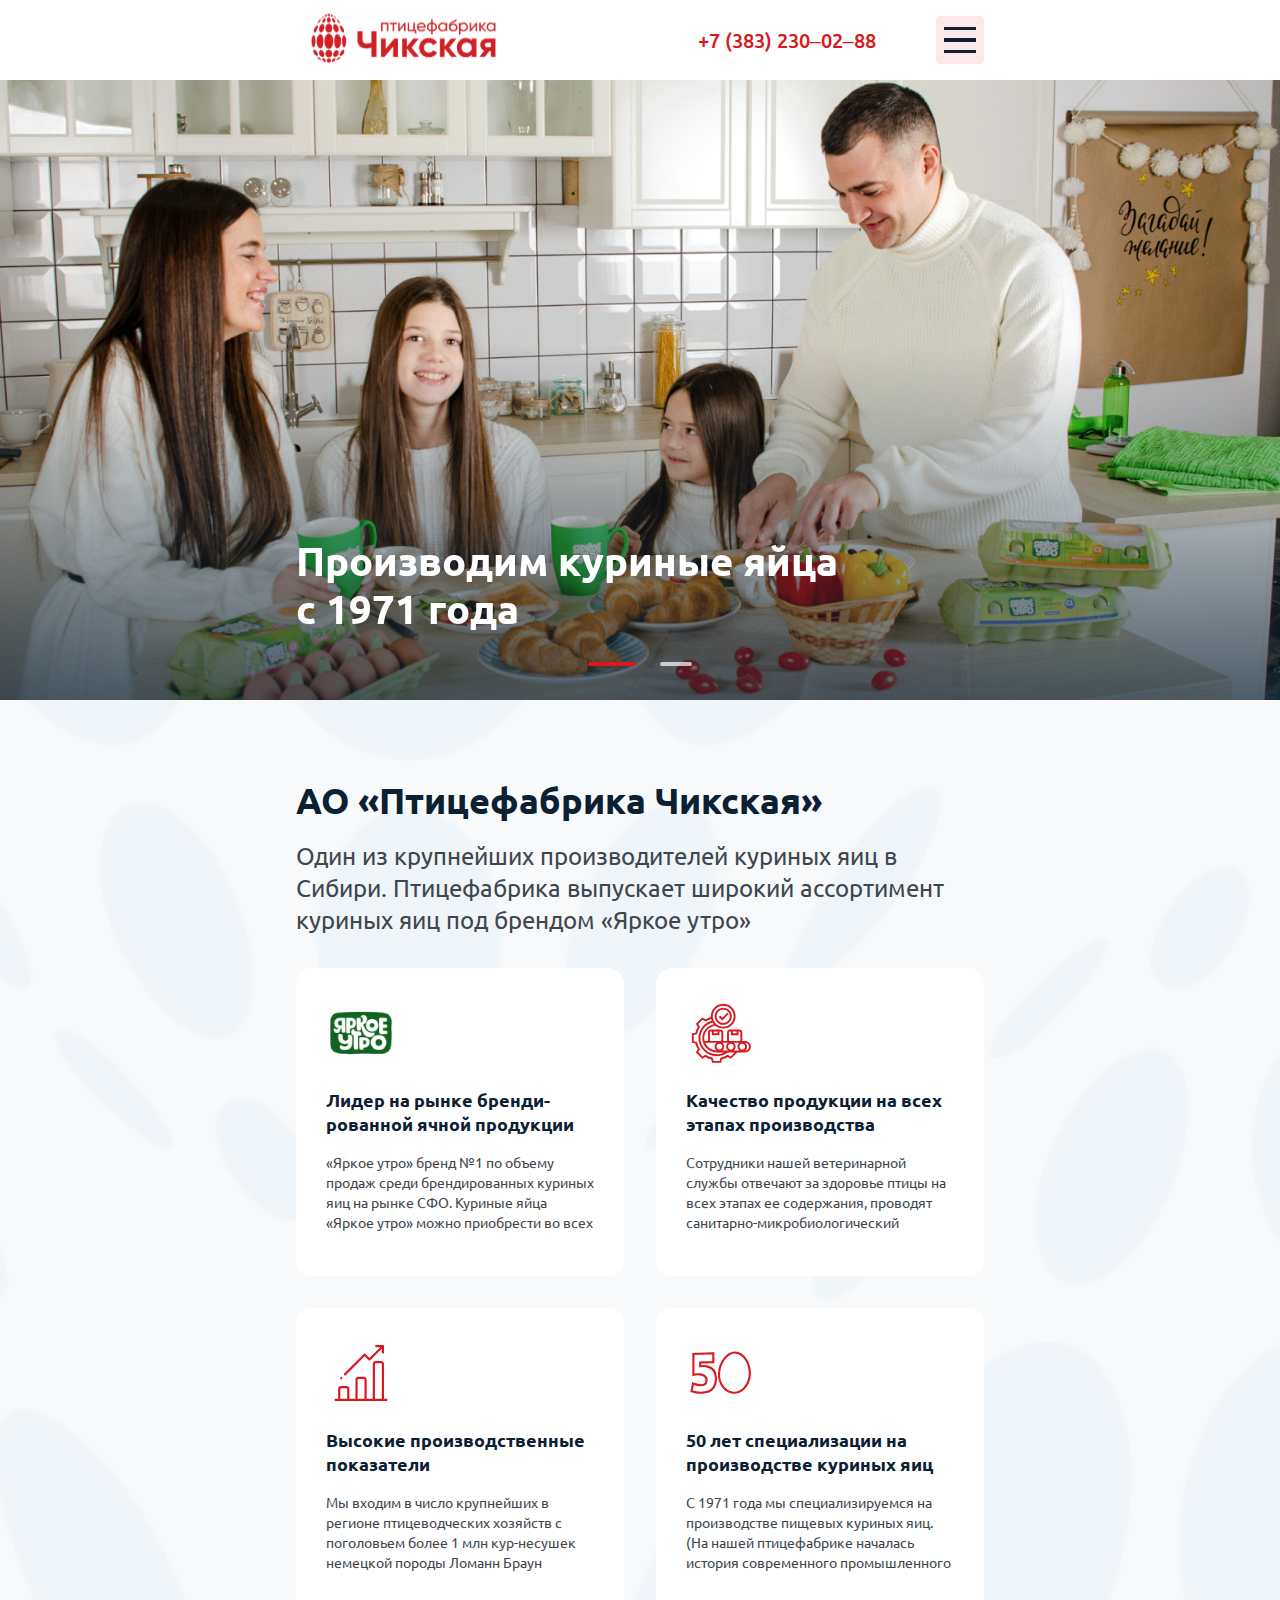
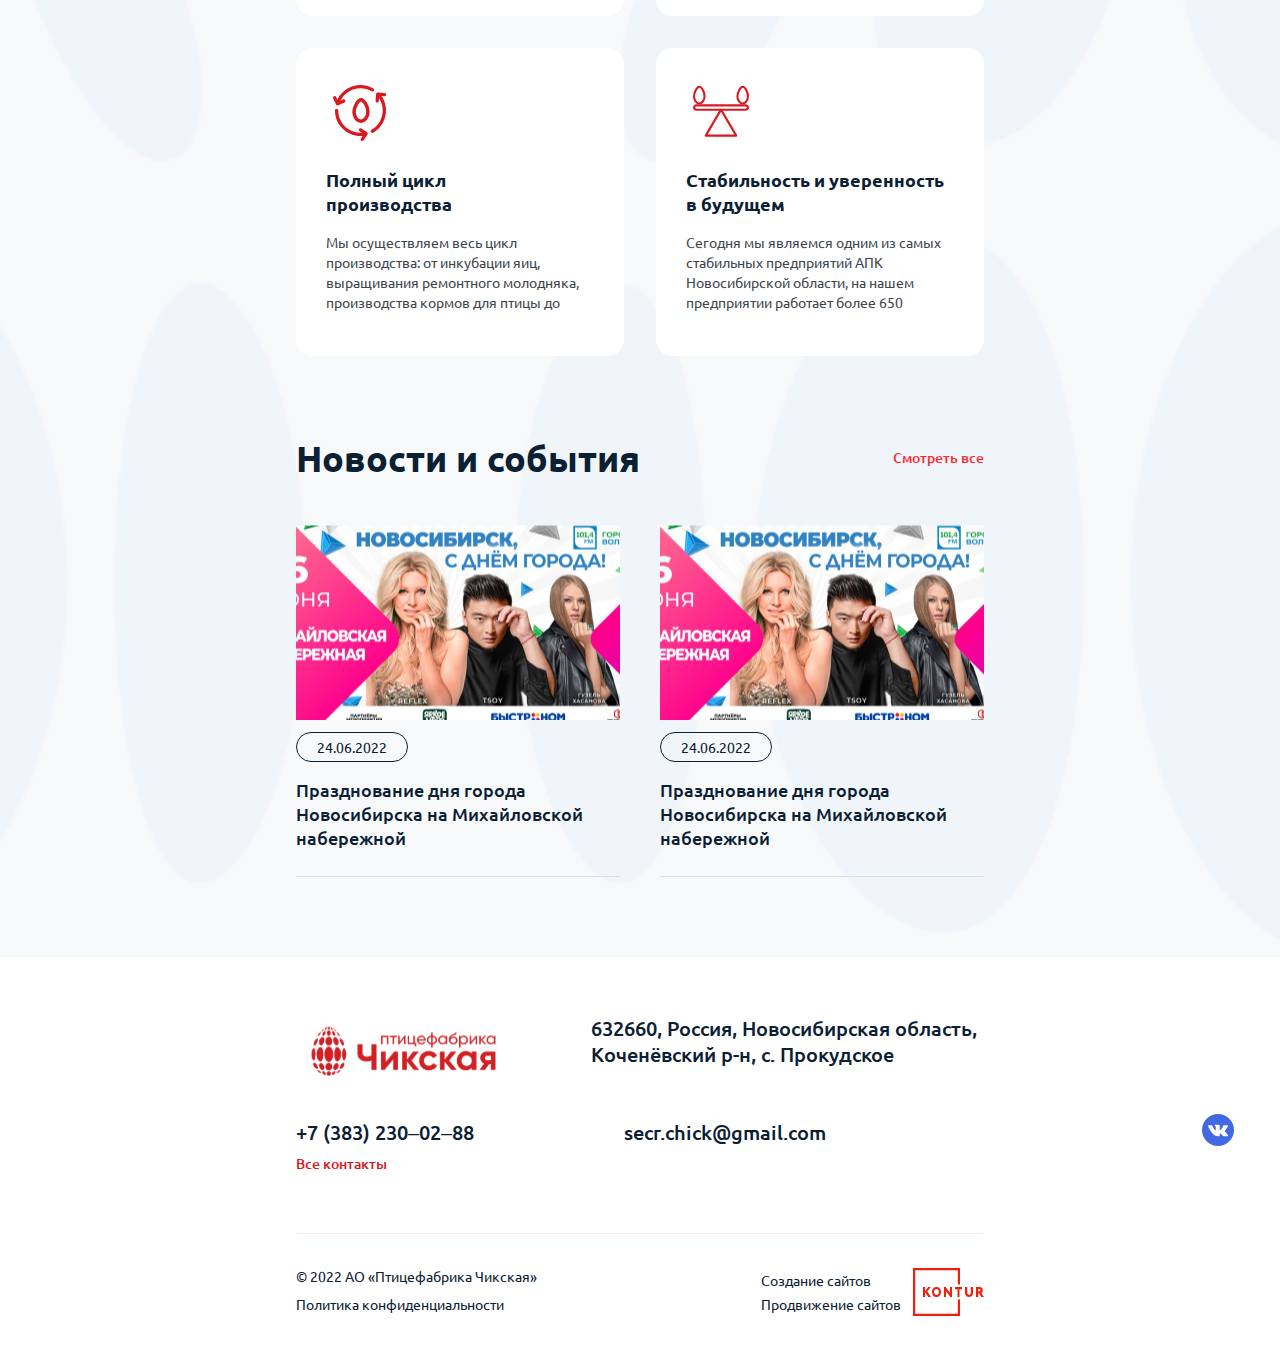
==== index.html @ 42e37846 "pages" ====
<!DOCTYPE html>
<html lang="ru">
<head>
    <meta charset="UTF-8">
    <meta http-equiv="X-UA-Compatible" content="IE=edge">
    <meta name="viewport" content="width=device-width, initial-scale=1.0">
    <link rel="stylesheet" href="css/normalize.css">
    <link rel="stylesheet" href="slick-1.8.1/slick/slick-theme.css">
    <link rel="stylesheet" href="slick-1.8.1/slick/slick.css">
    <link rel="stylesheet" href="css/style.css">
    <link rel="stylesheet" href="css/media.css">
    <title></title>
</head>
<body>

    <header class="header">
        <div class="container">
            <div class="header__box">
                <a href="#" class="header__logo">
                    <img src="img/logo.svg" alt="">
                </a>
                <div class="header__navbar">
                    <ul class="ul">
                        <li class="li">
                            <a href="#" class="item">О КОМПАНИИ</a>
                        </li>
                        <li class="li">
                            <a href="#" class="item">Продукция</a>
                        </li>
                        <li class="li">
                            <a href="#" class="item">Где купить</a>
                        </li>
                        <li class="li">
                            <a href="#" class="item">Блог</a>
                        </li>
                        <li class="li">
                            <a href="#" class="item">Вакансии</a>
                        </li>
                        <li class="li">
                            <a href="#" class="item">Контакты</a>
                        </li>
                    </ul>
                </div>
                <div class="header__phone">
                    <a href="tel:+7 (383) 230‒02‒88" class="phone">+7 (383) 230‒02‒88</a>
                </div>
                <button class="header__burgir">
                    <span></span><span></span><span></span>
                </button>
            </div>
        </div>
    </header>
    <main class="main">
        <section class="banner">
            <div class="banner__slider">
                <div class="banner__wrap" style="background: url(img/banner.png) no-repeat center / cover;">
                    <div class="banner__block">
                        <div class="container">
                            <h2 class="title">Производим куриные яйца <br>
                                с 1971 года</h2>
                        </div>
                    </div>
                </div>
                <div class="banner__wrap" style="background: url(img/banner.png) no-repeat center / cover;">
                    <div class="banner__block">
                        <div class="container">
                            <h2 class="title">Производим куриные яйца <br>
                                с 1971 года</h2>
                        </div>
                    </div>
                </div>
            </div>
        </section>
        <section class="services">
            <div class="container">
                <h2 class="title_h2">АО «Птицефабрика Чикская»</h2>
                <p class="services__title">Один из крупнейших производителей куриных яиц в Сибири. Птицефабрика выпускает широкий ассортимент куриных яиц под брендом «Яркое утро»</p>
                <div class="services__box">
                    <div class="services__block">
                        <div class="icon">
                            <img src="img/icon.png" alt="">
                        </div>
                        <h5 class="title">Лидер на рынке бренди-рованной ячной продукции</h5>
                        <p class="text"> «Яркое утро» бренд №1 по объему продаж среди брендированных куриных яиц на рынке СФО. Куриные яйца «Яркое утро» можно приобрести во всех торговых сетях региона: «Магнит», «Пятерочка», «Лента», «Мария Ра», «Быстроном», «Метро», «Ашан», «Окей», «Spar», «Монетка», «Командор», «Красный Яр», а также в сервисах доставки «Самокат» и «Яндекс.Лавка».</p>
                    </div>
                    <div class="services__block">
                        <div class="icon">
                            <img src="img/icon2.svg" alt="">
                        </div>
                        <h5 class="title">Качество продукции на всех этапах производства</h5>
                        <p class="text">Сотрудники нашей ветеринарной службы отвечают за здоровье птицы на всех этапах ее содержания, проводят санитарно-микробиологический контроль сырья, для того чтобы в рационе птицы были только качественный ингредиенты, отвечают за дезинфекцию и поддержание в чистоте производственных помещений и оборудования. Служба качества ведет строжайший контроль за всей произведенной продукцией.</p>
                    </div>
                    <div class="services__block">
                        <div class="icon">
                            <img src="img/icon3.svg" alt="">
                        </div>
                        <h5 class="title">Высокие производственные показатели</h5>
                        <p class="text">Мы входим в число крупнейших в регионе птицеводческих хозяйств с поголовьем более 1 млн кур-несушек немецкой породы Ломанн Браун Классик. Мы производим 29% куриных яиц Новосибирской области. По продуктивности производства наша птицефабрика входит в число лидеров профильных предприятий России.</p>
                    </div>
                    <div class="services__block">
                        <div class="icon">
                            <img src="img/icon4.svg" alt="">
                        </div>
                        <h5 class="title">50 лет специализации на производстве куриных яиц</h5>
                        <p class="text">С 1971 года мы специализируемся на производстве пищевых куриных яиц. (На нашей птицефабрике началась история современного промышленного птицеводства Новосибирской области. В 70-80-е годы здесь апробировались новые технологии выращивания птицы, которые затем внедрялись на других птицеводческих предприятиях области).</p>
                    </div>
                    <div class="services__block">
                        <div class="icon">
                            <img src="img/icon5.svg" alt="">
                        </div>
                        <h5 class="title">Полный цикл <br>
                            производства</h5>
                        <p class="text">Мы осуществляем весь цикл производства: от инкубации яиц, выращивания ремонтного молодняка, производства кормов для птицы до реализации брендированной яичной продукции в торговые сети региона. Это позволяет нам контролировать качество продукции на всех этапах.</p>
                    </div>
                    <div class="services__block">
                        <div class="icon">
                            <img src="img/icon6.svg" alt="">
                        </div>
                        <h5 class="title">Стабильность и уверенность в будущем</h5>
                        <p class="text">Сегодня мы являемся одним из самых стабильных предприятий АПК Новосибирской области, на нашем предприятии работает более 650 человек. Мы обеспечиваем жителей области стабильной работой с достойной заработной платой, всеми социальными гарантиями и возможностями для профессионального роста.</p>
                    </div>
                </div>
            </div>
        </section>
        <section class="news">
            <div class="container">
                <h2 class="title_h2">Новости и события
                    <a href="#" class="link">
                        Смотреть все
                        <svg xmlns="http://www.w3.org/2000/svg" width="8" height="10" viewBox="0 0 8 10" fill="none">
                            <path d="M1.68956 0.313394C1.55103 0.310347 1.41499 0.350506 1.30035 0.428351C1.18571 0.506196 1.09818 0.617879 1.04991 0.747772C1.00165 0.877665 0.995062 1.01935 1.03106 1.15316C1.06705 1.28697 1.14385 1.40619 1.25076 1.49434L5.33019 4.98913L1.25076 8.48269C1.1768 8.53704 1.11486 8.60605 1.06882 8.68546C1.02278 8.76486 0.993636 8.85294 0.983203 8.94413C0.97277 9.03532 0.981278 9.12766 1.00819 9.21542C1.03511 9.30317 1.07985 9.38444 1.13963 9.4541C1.1994 9.52375 1.2729 9.58026 1.35555 9.62019C1.43819 9.66012 1.52819 9.68255 1.61991 9.68609C1.71163 9.68963 1.80309 9.67424 1.88856 9.6408C1.97404 9.60735 2.05169 9.55662 2.11665 9.49177L6.78722 5.49563C6.86057 5.43304 6.91946 5.35535 6.95985 5.2678C7.00023 5.18024 7.02115 5.08494 7.02115 4.98851C7.02115 4.89209 7.00023 4.79679 6.95985 4.70923C6.91946 4.62167 6.86057 4.54391 6.78722 4.48132L2.11665 0.481332C1.99866 0.376533 1.84733 0.316953 1.68956 0.31324V0.313394Z" fill="#FF2931"/>
                        </svg>
                    </a>
                </h2>
                <div class="news__box">
                    <a href="#" class="news__item">
                        <div class="img">
                            <img src="img/news.png" alt="">
                        </div>
                        <p class="date">24.06.2022</p>
                        <h5 class="title">Празднование дня города Новосибирска на Михайловской набережной</h5>
                    </a>
                    <a href="#" class="news__item">
                        <div class="img">
                            <img src="img/news.png" alt="">
                        </div>
                        <p class="date">24.06.2022</p>
                        <h5 class="title">Празднование дня города Новосибирска на Михайловской набережной</h5>
                    </a>
                    <a href="#" class="news__item">
                        <div class="img">
                            <img src="img/news.png" alt="">
                        </div>
                        <p class="date">24.06.2022</p>
                        <h5 class="title">Празднование дня города Новосибирска на Михайловской набережной</h5>
                    </a>
                </div>
            </div>
        </section>
    </main>

    <footer class="footer">
        <div class="container">
            <div class="footer__box">
                <a href="#" class="footer__logo">
                    <img src="img/logo.svg" alt="">
                </a>
                <div class="footer__map">
                    <p>632660, Россия, Новосибирская область, <br> Коченёвский р-н, с. Прокудское</p>
                </div>
                <div class="footer__email">
                    <a href="tomail:secr.chick@gmail.com" class="link">secr.chick@gmail.com</a>
                </div>
                <div class="footer__phone">
                    <a href="tel:+7 (383) 230‒02‒88" class="phone">+7 (383) 230‒02‒88</a>
                    <a href="#" class="link">Все контакты</a>
                    <div class="soc">
                        <a href="#" class="item">
                            <img src="img/vk.svg" alt="">
                        </a>
                    </div>
                </div>
            </div>
            <div class="footer__bottom">
                <div class="left">
                    <p class="copy">© 2022 АО «Птицефабрика Чикская»</p>
                    <a href="#" class="link">Политика конфиденциальности</a>
                </div>
                <div class="right">
                    <div>
                        <a href="#" class="link">Создание сайтов</a>
                        <a href="#" class="link">Продвижение сайтов</a>
                    </div>
                    <img src="img/kontur.svg" alt="">
                </div>
            </div>
        </div>
    </footer>

    <script src="js/jquery.min.js"></script>
    <script src="slick-1.8.1/slick/slick.min.js"></script>
    <script src="js/main.js"></script>
    <script>
        $('.banner__slider').slick({
            infinite: true,
            slidesToShow: 1,
            slidesToScroll: 1,
            arrows: false,
            dots: true
        });
    </script>
</body>
</html>
---- css/style.css ----
@import url("https://fonts.googleapis.com/css2?family=Ubuntu:ital,wght@0,300;0,400;0,500;0,700;1,300;1,400;1,500;1,700&display=swap");
*, *::before, *::after {
  margin: 0;
  padding: 0;
  outline: none;
  -webkit-box-sizing: border-box;
          box-sizing: border-box;
}

body {
  font-family: "Ubuntu", sans-serif;
}

:focus {
  outline: none;
}

button {
  cursor: pointer;
}

a {
  padding: 0;
  margin: 0;
  text-decoration: none;
}

p {
  padding: 0;
  margin: 0;
}

h1, h2, h3, h4, h5, h6 {
  padding: 0;
  margin: 0;
}

ul, ol {
  list-style: none;
  padding: 0;
  margin: 0;
}

.container {
  max-width: 1323px;
  width: 100%;
  margin: 0 auto;
}

.header {
  height: 104px;
  overflow: hidden;
  background: #FFFFFF;
}

.header__burgir {
  display: none;
}

.header__box {
  display: -webkit-box;
  display: -ms-flexbox;
  display: flex;
  -webkit-box-align: center;
      -ms-flex-align: center;
          align-items: center;
  -webkit-box-pack: justify;
      -ms-flex-pack: justify;
          justify-content: space-between;
}

.header__logo {
  width: 307px;
  height: 104px;
  display: -webkit-box;
  display: -ms-flexbox;
  display: flex;
  -webkit-box-align: center;
      -ms-flex-align: center;
          align-items: center;
  -webkit-box-pack: center;
      -ms-flex-pack: center;
          justify-content: center;
}
.header__logo img {
  width: 100%;
}

.header__navbar .ul {
  display: -webkit-box;
  display: -ms-flexbox;
  display: flex;
}
.header__navbar .item {
  font-weight: 500;
  font-size: 18px;
  line-height: 21px;
  letter-spacing: 0.02em;
  text-transform: uppercase;
  color: #0B2033;
  margin-left: 32px;
}
.header__navbar .li:nth-child(1) .item {
  margin-left: 0;
}

.header__phone .phone {
  font-weight: 500;
  font-size: 20px;
  line-height: 26px;
  color: #D81920;
}

.main {
  position: relative;
  background: #F7F9FB;
}

.main::after {
  content: "";
  background: url(../img/bg.png) no-repeat center/cover;
  position: absolute;
  top: 0;
  left: 0;
  width: 100%;
  height: 100%;
  opacity: 0.9;
}

section {
  position: relative;
  z-index: 1;
}

.banner {
  height: 752px;
}
.banner .slick-dots {
  bottom: 32px;
  z-index: 1;
}
.banner .slick-dots li {
  width: 32px;
  height: 4px;
  background: #FFFFFF;
  opacity: 0.7;
  border-radius: 4px;
  margin: 0 12px;
  -webkit-transition: all 0.2s ease;
  transition: all 0.2s ease;
}
.banner .slick-dots li button {
  display: none;
}
.banner .slick-dots li.slick-active {
  width: 48px;
  background: #D81920;
  opacity: 1;
}

.banner__wrap {
  height: 752px;
  position: relative;
}

.banner__wrap::after {
  content: "";
  width: 100%;
  height: 645px;
  background: -webkit-gradient(linear, left top, left bottom, color-stop(44.77%, rgba(11, 32, 51, 0)), to(rgba(11, 32, 51, 0.7)));
  background: linear-gradient(180deg, rgba(11, 32, 51, 0) 44.77%, rgba(11, 32, 51, 0.7) 100%);
  position: absolute;
  bottom: 0;
  left: 0;
}

.banner__block {
  position: relative;
  z-index: 1;
  width: 100%;
  height: 100%;
  padding-top: 500px;
}
.banner__block .title {
  max-width: 720px;
  width: 100%;
  font-weight: 700;
  font-size: 50px;
  line-height: 68px;
  color: #FFFFFF;
}

.title_h2 {
  display: -webkit-box;
  display: -ms-flexbox;
  display: flex;
  font-weight: 700;
  font-size: 40px;
  line-height: 40px;
  color: #0B2033;
  margin-bottom: 20px;
  position: relative;
}
.title_h2 span {
  width: 24px;
  height: 24px;
  background: #D81920;
  border-radius: 50%;
  display: -webkit-box;
  display: -ms-flexbox;
  display: flex;
  -webkit-box-align: center;
      -ms-flex-align: center;
          align-items: center;
  -webkit-box-pack: center;
      -ms-flex-pack: center;
          justify-content: center;
  font-weight: 400;
  font-size: 14px;
  line-height: 20px;
  color: #FFFFFF;
  position: absolute;
  top: -3px;
  right: -30px;
}
.title_h2 .link {
  margin-left: auto;
  font-weight: 500;
  font-size: 14px;
  line-height: 18px;
  color: #FF2931;
  display: -webkit-box;
  display: -ms-flexbox;
  display: flex;
  -webkit-box-align: center;
      -ms-flex-align: center;
          align-items: center;
}
.title_h2 .link svg {
  margin-left: 7px;
}

.title_h2.center {
  display: -webkit-box;
  display: -ms-flexbox;
  display: flex;
  -webkit-box-pack: center;
      -ms-flex-pack: center;
          justify-content: center;
}

.title__h2 {
  font-weight: 700;
  font-size: 50px;
  line-height: 68px;
  color: #0B2033;
  margin-bottom: 40px;
}

.services {
  padding-top: 117px;
}

.services__title {
  font-weight: 400;
  font-size: 32px;
  line-height: 40px;
  color: #3F464E;
  margin-bottom: 50px;
}

.services__box {
  display: -webkit-box;
  display: -ms-flexbox;
  display: flex;
  -ms-flex-wrap: wrap;
      flex-wrap: wrap;
}

.services__block {
  width: 420px;
  background: #FFFFFF;
  border-radius: 16px;
  padding: 35px 30px 60px 30px;
  margin-right: 30px;
  margin-bottom: 30px;
}
.services__block .icon {
  margin-bottom: 16px;
  height: 100px;
}
.services__block .title {
  font-weight: 700;
  font-size: 24px;
  line-height: 32px;
  color: #0B2033;
  margin-bottom: 16px;
}
.services__block .text {
  font-weight: 400;
  font-size: 14px;
  line-height: 20px;
  color: #3F464E;
}

.services__block:nth-child(3n) {
  margin-right: 0;
}

.news {
  padding-top: 120px;
  padding-bottom: 120px;
}
.news .title_h2 {
  margin-bottom: 47px;
}

.news__box {
  display: -webkit-box;
  display: -ms-flexbox;
  display: flex;
}

.news__item {
  display: block;
  width: 420px;
  margin-right: 30px;
  padding-bottom: 20px;
  border-bottom: 1px solid #D7E1EA;
  -webkit-transition: all 0.3s ease;
  transition: all 0.3s ease;
}
.news__item .img {
  width: 100%;
  height: 195px;
  position: relative;
  overflow: hidden;
  margin-bottom: 16px;
}
.news__item .img img {
  position: absolute;
  top: 50%;
  left: 50%;
  -webkit-transform: translate(-50%, -50%);
          transform: translate(-50%, -50%);
  width: 100%;
}
.news__item .date {
  display: inline-block;
  padding: 4px 20px;
  border: 1px solid #0B2033;
  border-radius: 28px;
  margin-bottom: 16px;
  font-weight: 400;
  font-size: 14px;
  line-height: 20px;
  color: #0B2033;
}
.news__item .title {
  height: 78px;
  overflow: hidden;
  font-weight: 500;
  font-size: 20px;
  line-height: 26px;
  color: #0B2033;
  -webkit-transition: all 0.3s ease;
  transition: all 0.3s ease;
}

.news__item:nth-child(3n) {
  margin-right: 0;
}

.news__item:hover {
  border-bottom: 1px solid #FBE9EA;
}
.news__item:hover .title {
  color: #FF2931;
}

.footer {
  background: #FFFFFF;
  padding-top: 58px;
}

.footer__box {
  display: -webkit-box;
  display: -ms-flexbox;
  display: flex;
  -webkit-box-pack: justify;
      -ms-flex-pack: justify;
          justify-content: space-between;
  padding-bottom: 40px;
}

.footer__map {
  width: 400px;
}

.footer__logo {
  min-width: 215px;
  width: 215px;
  height: 80px;
}
.footer__logo img {
  width: 100%;
}

.footer__right {
  width: 100%;
  display: -webkit-box;
  display: -ms-flexbox;
  display: flex;
  -webkit-box-pack: justify;
      -ms-flex-pack: justify;
          justify-content: space-between;
}

.footer__map p {
  font-weight: 500;
  font-size: 20px;
  line-height: 26px;
  color: #0B2033;
}

.footer__email .link {
  font-weight: 500;
  font-size: 20px;
  line-height: 26px;
  color: #0B2033;
}

.footer__phone .phone {
  display: block;
  font-weight: 500;
  font-size: 20px;
  line-height: 26px;
  color: #0B2033;
  margin-bottom: 10px;
}
.footer__phone .link {
  display: block;
  font-weight: 500;
  font-size: 14px;
  line-height: 18px;
  color: #D81920;
  margin-bottom: 12px;
}
.footer__phone .soc {
  display: -webkit-box;
  display: -ms-flexbox;
  display: flex;
}
.footer__phone .soc .item {
  width: 32px;
  height: 32px;
  display: block;
  margin-right: 6px;
}
.footer__phone .soc .item img {
  width: 100%;
}

.footer__bottom {
  display: -webkit-box;
  display: -ms-flexbox;
  display: flex;
  padding-top: 40px;
  padding-bottom: 40px;
  border-top: 1px solid #FBE8E9;
}
.footer__bottom .left .copy {
  font-weight: 400;
  font-size: 14px;
  line-height: 20px;
  color: #0B2033;
  margin-bottom: 8px;
}
.footer__bottom .left .link {
  font-weight: 400;
  font-size: 14px;
  line-height: 20px;
  color: #0B2033;
}
.footer__bottom .right {
  margin-left: auto;
  display: -webkit-box;
  display: -ms-flexbox;
  display: flex;
  -webkit-box-pack: end;
      -ms-flex-pack: end;
          justify-content: flex-end;
  -webkit-box-align: center;
      -ms-flex-align: center;
          align-items: center;
}
.footer__bottom .right .link {
  display: block;
  font-weight: 400;
  font-size: 14px;
  line-height: 20px;
  color: #0B2033;
  margin: 4px 0;
}
.footer__bottom .right img {
  margin-left: 12px;
}

.about_us {
  padding-top: 24px;
}

.crumbs {
  display: -webkit-box;
  display: -ms-flexbox;
  display: flex;
  -webkit-box-align: center;
      -ms-flex-align: center;
          align-items: center;
  margin-bottom: 80px;
}
.crumbs p {
  font-weight: 400;
  font-size: 14px;
  line-height: 20px;
  color: #A0ADB9;
}
.crumbs a {
  font-weight: 400;
  font-size: 14px;
  line-height: 20px;
  color: #0B2033;
}
.crumbs a:hover {
  color: #D81920;
}
.crumbs span {
  width: 6px;
  height: 6px;
  border-radius: 50%;
  background: #FBAEB1;
  margin: 0 10px;
}

.about_us__title {
  background: radial-gradient(50% 50% at 50% 50%, #D81920 0%, #E7353B 100%);
  border-radius: 80px;
  padding: 32px 80px 40px 80px;
  margin-bottom: 80px;
  overflow: hidden;
  position: relative;
}
.about_us__title .title {
  font-weight: 700;
  font-size: 40px;
  line-height: 48px;
  color: #FFFFFF;
  position: relative;
  z-index: 1;
}

@-webkit-keyframes play_text {
  from {
    -webkit-transform: translate(-50%, -50%) rotate(0);
            transform: translate(-50%, -50%) rotate(0);
  }
  to {
    -webkit-transform: translate(-50%, -50%) rotate(-360deg);
            transform: translate(-50%, -50%) rotate(-360deg);
  }
}

@keyframes play_text {
  from {
    -webkit-transform: translate(-50%, -50%) rotate(0);
            transform: translate(-50%, -50%) rotate(0);
  }
  to {
    -webkit-transform: translate(-50%, -50%) rotate(-360deg);
            transform: translate(-50%, -50%) rotate(-360deg);
  }
}
.about_us__video {
  width: 100%;
  height: 587px;
  position: relative;
  overflow: hidden;
  border-radius: 80px;
  margin-bottom: 120px;
}
.about_us__video .video_img {
  position: absolute;
  top: 50%;
  left: 50%;
  -webkit-transform: translate(-50%, -50%);
          transform: translate(-50%, -50%);
  width: 100%;
  height: auto;
}
.about_us__video .play_text {
  position: absolute;
  top: 50%;
  left: 50%;
  z-index: 1;
  -webkit-transform: translate(-50%, -50%);
          transform: translate(-50%, -50%);
  -webkit-animation-name: play_text;
          animation-name: play_text;
  -webkit-animation-duration: 20s;
          animation-duration: 20s;
  -webkit-animation-iteration-count: infinite;
          animation-iteration-count: infinite;
  -webkit-animation-timing-function: linear;
          animation-timing-function: linear;
}
.about_us__video .play_btn {
  width: 214px;
  height: 214px;
  background: #D81920;
  -webkit-box-shadow: inset 0px -10px 9px #B1151B, inset 0px 4px 6px #EC4147;
          box-shadow: inset 0px -10px 9px #B1151B, inset 0px 4px 6px #EC4147;
  border-radius: 50%;
  display: -webkit-box;
  display: -ms-flexbox;
  display: flex;
  -webkit-box-align: center;
      -ms-flex-align: center;
          align-items: center;
  -webkit-box-pack: center;
      -ms-flex-pack: center;
          justify-content: center;
  position: absolute;
  top: 50%;
  left: 50%;
  z-index: 2;
  -webkit-transform: translate(-50%, -50%);
          transform: translate(-50%, -50%);
  border: 0;
  -webkit-transition: all 0.4s ease;
  transition: all 0.4s ease;
}
.about_us__video .play_btn svg {
  -webkit-transform: translateX(10px);
          transform: translateX(10px);
}
.about_us__video .play_btn:hover {
  -webkit-transform: translate(-50%, -50%) scale(1.04);
          transform: translate(-50%, -50%) scale(1.04);
}

.about_us__text {
  max-width: 837px;
  width: 100%;
  margin: 0 auto;
  margin-bottom: 120px;
  position: relative;
}
.about_us__text .text {
  font-weight: 700;
  font-size: 24px;
  line-height: 32px;
  text-align: center;
  color: #D81920;
  position: relative;
  z-index: 1;
}

.about_us__text::after {
  content: "";
  width: 40px;
  height: 40px;
  background: url(../img/quote.svg) no-repeat center;
  background-size: 100%;
  position: absolute;
  top: -40px;
  left: -40px;
}

.about_us__text::before {
  content: "";
  width: 40px;
  height: 40px;
  background: url(../img/quote.svg) no-repeat center;
  background-size: 100%;
  position: absolute;
  bottom: -40px;
  right: -40px;
  -webkit-transform: rotate(-180deg);
          transform: rotate(-180deg);
}

.about_us__numbers {
  display: -webkit-box;
  display: -ms-flexbox;
  display: flex;
  -ms-flex-wrap: wrap;
      flex-wrap: wrap;
  padding-bottom: 120px;
}
.about_us__numbers .title_h2 {
  width: 100%;
  margin-bottom: 40px;
}

.numbers__wrap {
  width: 440px;
  display: -webkit-box;
  display: -ms-flexbox;
  display: flex;
  -webkit-box-orient: vertical;
  -webkit-box-direction: normal;
      -ms-flex-direction: column;
          flex-direction: column;
  -webkit-box-align: center;
      -ms-flex-align: center;
          align-items: center;
  padding-top: 16px;
  padding-bottom: 40px;
  margin-bottom: 14px;
}
.numbers__wrap .num {
  font-weight: 700;
  font-size: 64px;
  line-height: 72px;
  color: #D81920;
  margin-bottom: 24px;
}
.numbers__wrap .text {
  font-weight: 700;
  font-size: 24px;
  line-height: 32px;
  text-align: center;
  color: #0B2033;
}

.production {
  padding-bottom: 120px;
}
.production .title_h2 {
  margin-bottom: 40px;
}

.production__box {
  display: -webkit-box;
  display: -ms-flexbox;
  display: flex;
  -webkit-box-align: center;
      -ms-flex-align: center;
          align-items: center;
  -webkit-box-pack: justify;
      -ms-flex-pack: justify;
          justify-content: space-between;
  -ms-flex-wrap: wrap;
      flex-wrap: wrap;
  max-width: 1165px;
  width: 100%;
  margin: 0 auto;
  position: relative;
}
.production__box .img_line {
  position: absolute;
  top: 16%;
  left: 20%;
}

.production__content {
  width: 553px;
  margin-bottom: 12px;
  display: -webkit-box;
  display: -ms-flexbox;
  display: flex;
  position: relative;
  z-index: 2;
}
.production__content .num {
  width: 57px;
  margin-right: 16px;
  font-weight: 700;
  font-size: 100px;
  line-height: 68px;
  color: rgba(0, 0, 0, 0);
  text-decoration: none;
  -webkit-text-stroke-width: 1px;
  -webkit-text-stroke-color: #D81920;
}
.production__content .title {
  font-weight: 700;
  font-size: 24px;
  line-height: 32px;
  color: #0B2033;
  margin-bottom: 16px;
}
.production__content .text {
  font-weight: 400;
  font-size: 16px;
  line-height: 26px;
  color: #0B2033;
}

.production__img {
  width: 480px;
  height: 480px;
  margin-bottom: 12px;
  position: relative;
  position: relative;
  z-index: 2;
}
.production__img .line {
  position: absolute;
  bottom: -5px;
  right: -5px;
  z-index: 1;
}
.production__img .img {
  width: 480px;
  height: 480px;
  overflow: hidden;
  position: absolute;
  top: 0;
  left: 0;
  border-radius: 50%;
}
.production__img .img img {
  position: absolute;
  top: 50%;
  left: 50%;
  -webkit-transform: translate(-50%, -50%);
          transform: translate(-50%, -50%);
  width: 130%;
  height: auto;
}

.awards .slick-prev {
  width: 45px;
  height: 30px;
  top: 0px;
  right: 56px;
  left: auto;
  background: url(../img/left.svg) no-repeat center;
}
.awards .slick-next {
  width: 45px;
  height: 30px;
  top: 0px;
  right: 0;
  background: url(../img/right.svg) no-repeat center;
}
.awards .slick-next::before, .awards .slick-prev::before {
  display: none;
}
.awards .slick-track {
  padding-top: 50px;
  padding-bottom: 150px;
}
.awards .slick-dots {
  bottom: 120px;
}
.awards .slick-dots li {
  width: 32px;
  height: 4px;
  background: #A0ADB9;
  opacity: 0.7;
  border-radius: 4px;
  margin: 0 12px;
  border-radius: 4px;
}
.awards .slick-dots li button {
  display: none;
}
.awards .slick-dots li.slick-active {
  width: 48px;
  background: #D81920;
}

.awards__slider {
  margin-top: -50px;
}

.awards__wrap {
  height: 540px;
  display: -webkit-box !important;
  display: -ms-flexbox !important;
  display: flex !important;
  -webkit-box-align: center;
      -ms-flex-align: center;
          align-items: center;
}

.awards__block {
  width: 360px;
  height: 480px;
  position: relative;
  overflow: hidden;
  margin: 0 auto;
  -webkit-transition: all 0.3s ease;
  transition: all 0.3s ease;
  -webkit-filter: drop-shadow(0px 8px 30px rgba(16, 38, 61, 0.1));
          filter: drop-shadow(0px 8px 30px rgba(16, 38, 61, 0.1));
  border-radius: 8px;
}
.awards__block img {
  position: absolute;
  top: 50%;
  left: 50%;
  -webkit-transform: translate(-50%, -50%);
          transform: translate(-50%, -50%);
  width: 100%;
}

.awards__wrap.slick-slide.slick-current.slick-active.slick-center .awards__block {
  width: 402px;
  height: 540px;
}

.awards__block::after {
  content: "";
  width: 100%;
  height: 100%;
  background: linear-gradient(118.12deg, rgba(216, 25, 32, 0.7) 20.61%, rgba(55, 5, 7, 0.7) 93.24%), url(c1.png);
  position: absolute;
  top: 0;
  left: 0;
  -webkit-transition: all 0.2s ease;
  transition: all 0.2s ease;
}

.awards__wrap.slick-slide.slick-current.slick-active.slick-center .awards__block::after {
  opacity: 0;
}

.story {
  padding-bottom: 160px;
}
.story .title_h2 {
  margin-bottom: 40px;
}
.story .slick-prev {
  width: 45px;
  height: 30px;
  top: -40px;
  right: 56px;
  left: auto;
  background: url(../img/left.svg) no-repeat center;
}
.story .slick-next {
  width: 45px;
  height: 30px;
  top: -40px;
  right: 0;
  background: url(../img/right.svg) no-repeat center;
}
.story .slick-next::before, .story .slick-prev::before {
  display: none;
}
.story .container {
  padding-right: 0;
}

.story__block {
  width: 420px;
  -webkit-transform: translateX(14%);
          transform: translateX(14%);
}
.story__block .img {
  width: 220px;
  height: 130px;
  position: relative;
  overflow: hidden;
  border-radius: 32px;
}
.story__block .img img {
  position: absolute;
  top: 50%;
  left: 50%;
  -webkit-transform: translate(-50%, -50%);
          transform: translate(-50%, -50%);
  width: 100%;
  height: auto;
}
.story__block .date {
  font-weight: 700;
  font-size: 50px;
  line-height: 68px;
  color: rgba(0, 0, 0, 0);
  text-decoration: none;
  -webkit-text-stroke-width: 1px;
  -webkit-text-stroke-color: #D81920;
  margin-bottom: 8px;
}
.story__block .text {
  font-weight: 400;
  font-size: 16px;
  line-height: 26px;
  color: #3F464E;
}

.crumbs {
  margin-bottom: 80px;
  display: -webkit-box;
  display: -ms-flexbox;
  display: flex;
  -webkit-box-align: center;
      -ms-flex-align: center;
          align-items: center;
}
.crumbs a {
  font-weight: 400;
  font-size: 14px;
  line-height: 20px;
  color: #0B2033;
}
.crumbs span {
  width: 6px;
  height: 6px;
  margin: 0 10px;
  border-radius: 50%;
  background: #FBAEB1;
}
.crumbs p {
  font-weight: 400;
  font-size: 14px;
  line-height: 20px;
  color: #A0ADB9;
}

.products {
  padding-top: 24px;
  padding-bottom: 120px;
}
.products .title_h2 {
  margin-bottom: 40px;
}

.products__box {
  display: -webkit-box;
  display: -ms-flexbox;
  display: flex;
  -webkit-box-pack: justify;
      -ms-flex-pack: justify;
          justify-content: space-between;
}

.products__aside {
  width: 285px;
}
.products__aside .wrap {
  background: #FFFFFF;
  border-radius: 16px;
  overflow: hidden;
}
.products__aside .btn {
  width: 100%;
  height: 42px;
  background: #D81920;
  border-radius: 40px;
  border: 0;
  display: -webkit-box;
  display: -ms-flexbox;
  display: flex;
  -webkit-box-align: center;
      -ms-flex-align: center;
          align-items: center;
  -webkit-box-pack: center;
      -ms-flex-pack: center;
          justify-content: center;
  font-weight: 400;
  font-size: 16px;
  line-height: 26px;
  color: #FFFFFF;
  margin-top: 32px;
  -webkit-transition: all 0.2s ease;
  transition: all 0.2s ease;
}
.products__aside .btn:hover {
  background: #FF2931;
}
.products__aside .nav .item {
  display: block;
  padding: 12px 32px;
  border-bottom: 1px solid #F7F9FB;
  border-radius: 10px;
  font-weight: 400;
  font-size: 16px;
  line-height: 26px;
  color: #3F464E;
  overflow: hidden;
  position: relative;
  -webkit-transition: all 0.2s ease;
  transition: all 0.2s ease;
}
.products__aside .nav .item:hover, .products__aside .nav .item.active {
  color: #FF2931;
}
.products__aside .nav .item.active::after {
  content: "";
  width: 5px;
  height: 100%;
  position: absolute;
  top: 0;
  background: #FF2931;
  left: 0;
}

.products__content {
  width: 987px;
}
.products__content .box {
  display: -webkit-box;
  display: -ms-flexbox;
  display: flex;
  -ms-flex-wrap: wrap;
      flex-wrap: wrap;
}

.products__item {
  display: block;
  width: 311px;
  height: 364px;
  margin-right: 27px;
  margin-bottom: 30px;
  background: #FFFFFF;
  -webkit-box-shadow: 0px 8px 30px rgba(16, 38, 61, 0.1);
          box-shadow: 0px 8px 30px rgba(16, 38, 61, 0.1);
  border-radius: 16px;
  position: relative;
  overflow: hidden;
}
.products__item .medal {
  position: absolute;
  top: 10px;
  right: 10px;
  z-index: 2;
}
.products__item .img {
  width: 100%;
  height: 220px;
  position: relative;
  overflow: hidden;
}
.products__item .img img {
  position: absolute;
  top: 50%;
  left: 50%;
  -webkit-transform: translate(-50%, -50%);
          transform: translate(-50%, -50%);
  width: auto;
  height: 100%;
  -webkit-transition: all 0.3s ease;
  transition: all 0.3s ease;
}
.products__item .img .btn {
  opacity: 0;
  width: 150px;
  height: 42px;
  background: #D81920;
  border-radius: 40px;
  display: -webkit-box;
  display: -ms-flexbox;
  display: flex;
  -webkit-box-align: center;
      -ms-flex-align: center;
          align-items: center;
  -webkit-box-pack: center;
      -ms-flex-pack: center;
          justify-content: center;
  font-weight: 400;
  font-size: 16px;
  line-height: 26px;
  color: #FFFFFF;
  position: absolute;
  top: 50%;
  left: 50%;
  -webkit-transform: translate(-50%, -50%);
          transform: translate(-50%, -50%);
  -webkit-transition: all 0.3s ease;
  transition: all 0.3s ease;
  border: 0;
}
.products__item .img .btn:hover {
  background: #FF2931;
}
.products__item .title {
  font-family: "Ubuntu", sans-serif;
  height: 52px;
  overflow: hidden;
  font-weight: 400;
  font-size: 16px;
  line-height: 26px;
  color: #0B2033;
  margin-bottom: 20px;
  padding: 0 24px;
}
.products__item .code {
  font-weight: 400;
  font-size: 14px;
  line-height: 20px;
  color: #A0ADB9;
  padding: 0 24px;
}

.products__item:hover .img .btn {
  opacity: 1;
}
.products__item:hover .img img {
  opacity: 0.7;
}

.products__item:nth-child(3n) {
  margin-right: 0;
}

.paginator {
  margin-top: 10px;
  display: -webkit-box;
  display: -ms-flexbox;
  display: flex;
}
.paginator .left, .paginator .link, .paginator .right {
  width: 32px;
  height: 32px;
  margin-right: 16px;
  border: 1px solid #A0ADB9;
  border-radius: 48px;
  border-radius: 50%;
  display: -webkit-box;
  display: -ms-flexbox;
  display: flex;
  -webkit-box-align: center;
      -ms-flex-align: center;
          align-items: center;
  -webkit-box-pack: center;
      -ms-flex-pack: center;
          justify-content: center;
  font-weight: 400;
  font-size: 16px;
  line-height: 26px;
  color: #A0ADB9;
  -webkit-transition: all 0.3s ease;
  transition: all 0.3s ease;
}
.paginator .left svg path, .paginator .link svg path, .paginator .right svg path {
  -webkit-transition: all 0.3s ease;
  transition: all 0.3s ease;
}
.paginator .left:hover, .paginator .link:hover, .paginator .right:hover {
  background: #D81920;
  color: #fff;
  border-color: #D81920;
}
.paginator .left:hover svg path, .paginator .link:hover svg path, .paginator .right:hover svg path {
  fill: #fff;
}

.category {
  padding-top: 24px;
  padding-bottom: 120px;
}

.category__box {
  display: -webkit-box;
  display: -ms-flexbox;
  display: flex;
  -webkit-box-pack: justify;
      -ms-flex-pack: justify;
          justify-content: space-between;
}

.category__left {
  width: 549px;
  border-radius: 16px;
  overflow: hidden;
}
.category__left .img {
  width: 100%;
  height: 389px;
  position: relative;
  overflow: hidden;
}
.category__left .img img {
  position: absolute;
  top: 50%;
  left: 50%;
  -webkit-transform: translate(-50%, -50%);
          transform: translate(-50%, -50%);
  width: auto;
  height: 100%;
  -webkit-transition: all 0.3s ease;
  transition: all 0.3s ease;
}

.category__right {
  width: 691px;
  padding: 40px;
  background: #FFFFFF;
  border-radius: 16px;
}
.category__right .icon {
  width: 64px;
  height: 64px;
}
.category__right .icon img {
  width: 100%;
  margin-bottom: 8px;
}
.category__right .title {
  font-weight: 700;
  font-size: 24px;
  line-height: 32px;
  color: #0B2033;
  margin-bottom: 16px;
}
.category__right .code {
  display: inline-block;
  padding: 8px 16px;
  border: 1px solid #A0ADB9;
  border-radius: 8px;
  font-weight: 400;
  font-size: 14px;
  line-height: 20px;
  color: #0B2033;
  margin-bottom: 38px;
}
.category__right .text {
  font-weight: 400;
  font-size: 16px;
  line-height: 26px;
  color: #3F464E;
  margin-bottom: 16px;
}
.category__right .btn {
  width: 285px;
  height: 42px;
  background: #D81920;
  border-radius: 40px;
  display: -webkit-box;
  display: -ms-flexbox;
  display: flex;
  -webkit-box-align: center;
      -ms-flex-align: center;
          align-items: center;
  -webkit-box-pack: center;
      -ms-flex-pack: center;
          justify-content: center;
  border: 0;
  font-weight: 400;
  font-size: 16px;
  line-height: 26px;
  color: #FFFFFF;
  margin-top: 38px;
  -webkit-transition: all 0.3s ease;
  transition: all 0.3s ease;
}
.category__right .btn:hover {
  background: #FF2931;
}

.blog {
  padding-top: 24px;
  padding-bottom: 120px;
}
.blog .title_h2 {
  margin-bottom: 40px;
}

.blog__box {
  display: -webkit-box;
  display: -ms-flexbox;
  display: flex;
  -webkit-box-pack: justify;
      -ms-flex-pack: justify;
          justify-content: space-between;
}
.blog__box .box {
  display: -webkit-box;
  display: -ms-flexbox;
  display: flex;
  -ms-flex-wrap: wrap;
      flex-wrap: wrap;
  -webkit-box-pack: justify;
      -ms-flex-pack: justify;
          justify-content: space-between;
}

.block__play {
  display: block;
  width: 420px;
  padding-bottom: 20px;
  margin-bottom: 40px;
  border-bottom: 1px solid #FBE9EA;
}
.block__play .img {
  width: 100%;
  height: 195px;
  position: relative;
  overflow: hidden;
  margin-bottom: 16px;
}
.block__play .img img {
  position: absolute;
  top: 50%;
  left: 50%;
  -webkit-transform: translate(-50%, -50%);
          transform: translate(-50%, -50%);
  width: auto;
  height: 100%;
}
.block__play .date {
  display: inline-block;
  padding: 4px 20px;
  font-weight: 400;
  font-size: 14px;
  line-height: 20px;
  color: #0B2033;
  border: 1px solid #0B2033;
  border-radius: 28px;
  margin-bottom: 16px;
}
.block__play .title {
  height: 52px;
  overflow: hidden;
  font-weight: 500;
  font-size: 20px;
  line-height: 26px;
  color: #0B2033;
  -webkit-transition: all 0.2s ease;
  transition: all 0.2s ease;
}

.block__play:hover .title {
  color: #FF2931;
}

.blog__video {
  width: 870px;
}
.blog__video .h3 {
  font-weight: 700;
  font-size: 24px;
  line-height: 32px;
  color: #0B2033;
  margin-bottom: 33px;
}

.blog__news {
  width: 390px;
}
.blog__news .h3 {
  font-weight: 700;
  font-size: 24px;
  line-height: 32px;
  color: #0B2033;
  margin-bottom: 33px;
}
.blog__news .news__item {
  width: 100%;
  margin-right: 0;
  margin-bottom: 40px;
  padding-bottom: 20px;
}
.blog__news .news__item .title {
  height: 104px;
  overflow: hidden;
}

.jobs {
  padding-top: 24px;
  padding-bottom: 120px;
}
.jobs .title_h2 {
  width: auto;
  display: inline-block;
}
.jobs .title__h2 {
  margin-bottom: 40px;
}

.jobs__title {
  font-weight: 700;
  font-size: 24px;
  line-height: 32px;
  color: #0B2033;
  margin-bottom: 32px;
}

.jobs_points {
  display: -webkit-box;
  display: -ms-flexbox;
  display: flex;
  -ms-flex-wrap: wrap;
      flex-wrap: wrap;
  -webkit-box-pack: justify;
      -ms-flex-pack: justify;
          justify-content: space-between;
  padding-bottom: 100px;
}
.jobs_points .block {
  width: 640px;
  height: 108px;
  background: #FFFFFF;
  -webkit-box-shadow: 0px 8px 30px rgba(16, 38, 61, 0.1);
          box-shadow: 0px 8px 30px rgba(16, 38, 61, 0.1);
  border-radius: 16px;
  margin-bottom: 32px;
  display: -webkit-box;
  display: -ms-flexbox;
  display: flex;
  -webkit-box-align: center;
      -ms-flex-align: center;
          align-items: center;
  -webkit-box-pack: justify;
      -ms-flex-pack: justify;
          justify-content: space-between;
  padding: 0 24px 0 40px;
  position: relative;
}
.jobs_points .block .check {
  position: absolute;
  top: -3px;
  left: -2px;
}
.jobs_points .block p {
  font-weight: 500;
  font-size: 20px;
  line-height: 26px;
  color: #0B2033;
}
.jobs_points .block span {
  width: 57px;
  font-weight: 700;
  font-size: 100px;
  line-height: 68px;
  color: #A0ADB9;
}

.jobs__box {
  display: -webkit-box;
  display: -ms-flexbox;
  display: flex;
  -webkit-box-pack: justify;
      -ms-flex-pack: justify;
          justify-content: space-between;
}

.jobs__left {
  width: 870px;
}

.jobs__right {
  width: 420px;
}
.jobs__right .wrap {
  width: 100%;
  padding: 48px 24px 25px 24px;
  background: #FFFFFF;
  border-radius: 16px;
  position: relative;
}
.jobs__right .wrap .img_wrap {
  width: 80px;
  height: 80px;
  border: 1px solid #27AE60;
  border-radius: 50%;
  position: absolute;
  top: -40px;
  left: 50%;
  -webkit-transform: translateX(-50%);
          transform: translateX(-50%);
}
.jobs__right .wrap .img_wrap .img {
  position: absolute;
  top: 0;
  left: 0;
  width: 100%;
  height: 100%;
  overflow: hidden;
  border-radius: 50%;
}
.jobs__right .wrap .img_wrap .img img {
  position: absolute;
  top: 50%;
  left: 50%;
  -webkit-transform: translate(-50%, -50%);
          transform: translate(-50%, -50%);
  width: auto;
  height: 100%;
}
.jobs__right .wrap .img_wrap.online::after {
  content: "";
  width: 12px;
  height: 12px;
  background: #27AE60;
  border: 1px solid #F7F9FB;
  border-radius: 50%;
  position: absolute;
  top: 1px;
  right: 12px;
  z-index: 2;
}
.jobs__right .wrap .text {
  font-weight: 500;
  font-size: 18px;
  line-height: 21px;
  text-align: center;
  letter-spacing: 0.02em;
  color: #0B2033;
  margin-bottom: 16px;
}
.jobs__right .wrap .text a {
  color: #D81920;
}
.jobs__right .wrap .email {
  display: block;
  font-weight: 400;
  font-size: 16px;
  line-height: 26px;
  color: #D81920;
  margin-bottom: 12px;
  text-align: center;
}
.jobs__right .wrap .download {
  display: -webkit-box;
  display: -ms-flexbox;
  display: flex;
  -webkit-box-align: center;
      -ms-flex-align: center;
          align-items: center;
  -webkit-box-pack: center;
      -ms-flex-pack: center;
          justify-content: center;
  font-weight: 500;
  font-size: 14px;
  line-height: 18px;
  color: #D81920;
}
.jobs__right .wrap .download svg {
  margin-right: 6px;
}

.jobs__accordion {
  background: #FFFFFF;
  border-radius: 16px;
  margin-bottom: 16px;
}
.jobs__accordion .btn {
  width: 100%;
  padding: 24px 40px;
  display: -webkit-box;
  display: -ms-flexbox;
  display: flex;
  -webkit-box-pack: justify;
      -ms-flex-pack: justify;
          justify-content: space-between;
}
.jobs__accordion .btn p {
  font-weight: 500;
  font-size: 20px;
  line-height: 26px;
  color: #0B2033;
}
.jobs__accordion .btn svg {
  -webkit-transform: translateY(8px);
          transform: translateY(8px);
  -webkit-transform-origin: center center;
          transform-origin: center center;
}
.jobs__accordion .block {
  display: none;
  padding: 0 40px 24px 40px;
}
.jobs__accordion .block .wrap {
  margin-bottom: 16px;
}
.jobs__accordion .block h5 {
  font-weight: 500;
  font-size: 18px;
  line-height: 21px;
  letter-spacing: 0.02em;
  text-transform: uppercase;
  color: #3F464E;
}
.jobs__accordion .block p {
  font-weight: 400;
  font-size: 16px;
  line-height: 26px;
  letter-spacing: 0.02em;
  color: #3F464E;
}
.jobs__accordion .block .download {
  display: -webkit-inline-box;
  display: -ms-inline-flexbox;
  display: inline-flex;
  -webkit-box-align: center;
      -ms-flex-align: center;
          align-items: center;
  font-weight: 500;
  font-size: 14px;
  line-height: 18px;
  color: #D81920;
  margin-top: 8px;
}
.jobs__accordion .block .download svg {
  margin-right: 6px;
}
.jobs__accordion .btn.active p {
  color: #FF2931;
}
.jobs__accordion .btn.active svg {
  -webkit-transform: translateY(8px) rotate(-180deg);
          transform: translateY(8px) rotate(-180deg);
}
.jobs__accordion .btn.active + .block {
  display: block;
}

.contacts {
  padding-top: 24px;
  padding-bottom: 80px;
}
.contacts .title__h2 {
  margin-bottom: 40px;
}

.contacts__bottom {
  display: -webkit-box;
  display: -ms-flexbox;
  display: flex;
}
.contacts__bottom .left {
  width: 467px;
  height: 520px;
  background: #FFFFFF;
  padding: 32px 32px 32px 140px;
  border-bottom: 1px solid #FBE8E9;
}
.contacts__bottom .left .title {
  font-weight: 700;
  font-size: 24px;
  line-height: 32px;
  color: #0B2033;
  margin-bottom: 20px;
}
.contacts__bottom .left p {
  font-weight: 400;
  font-size: 14px;
  line-height: 21px;
  color: #3F464E;
  margin-bottom: 5px;
}
.contacts__bottom .left .link {
  display: inline-block;
  padding-bottom: 8px;
  border-bottom: 2px solid #D81920;
  font-weight: 500;
  font-size: 14px;
  line-height: 18px;
  color: #D81920;
  margin-top: 16px;
}
.contacts__bottom .right {
  width: calc(100% - 467px);
  height: 520px;
  position: relative;
  overflow: hidden;
}
.contacts__bottom .right img {
  position: absolute;
  top: 50%;
  left: 50%;
  -webkit-transform: translate(-50%, -50%);
          transform: translate(-50%, -50%);
  width: 100%;
  height: auto;
}

.contacts__box {
  display: -webkit-box;
  display: -ms-flexbox;
  display: flex;
  -ms-flex-wrap: wrap;
      flex-wrap: wrap;
}

.contacts__block {
  width: 222px;
  margin-right: 144px;
  margin-bottom: 40px;
}
.contacts__block .title {
  font-weight: 700;
  font-size: 24px;
  line-height: 32px;
  color: #0B2033;
  margin-bottom: 20px;
}
.contacts__block .link {
  font-weight: 400;
  font-size: 16px;
  line-height: 26px;
  color: #3F464E;
  display: -webkit-box;
  display: -ms-flexbox;
  display: flex;
  -webkit-box-align: center;
      -ms-flex-align: center;
          align-items: center;
  margin-bottom: 16px;
}
.contacts__block .link svg {
  margin-right: 12px;
}
.contacts__block .link:last-child {
  margin-bottom: 0;
}

.contacts__block:nth-child(4n) {
  margin-right: 0;
}

.contacts__form {
  width: 100%;
  height: 340px;
  background: radial-gradient(50% 50% at 50% 50%, #D81920 0%, #E7353B 100%);
  border-radius: 80px;
  margin-top: 40px;
  position: relative;
  overflow: hidden;
  padding: 60px 80px 50px 80px;
  display: -webkit-box;
  display: -ms-flexbox;
  display: flex;
  -webkit-box-pack: justify;
      -ms-flex-pack: justify;
          justify-content: space-between;
}
.contacts__form .bg {
  position: absolute;
  top: 0;
  left: 0;
  opacity: 0.2;
}
.contacts__form .left {
  width: 630px;
  position: relative;
  z-index: 1;
}
.contacts__form .left .title {
  font-weight: 700;
  font-size: 50px;
  line-height: 68px;
  color: #FFFFFF;
  margin-bottom: 16px;
}
.contacts__form .left .text {
  font-weight: 700;
  font-size: 24px;
  line-height: 32px;
  color: #FFFFFF;
}
.contacts__form .right {
  width: 416px;
  position: relative;
  z-index: 1;
}
.contacts__form .form {
  display: -webkit-box;
  display: -ms-flexbox;
  display: flex;
  -ms-flex-wrap: wrap;
      flex-wrap: wrap;
  -webkit-box-pack: justify;
      -ms-flex-pack: justify;
          justify-content: space-between;
}
.contacts__form .input {
  width: 200px;
  margin-bottom: 16px;
}
.contacts__form .input input {
  width: 100%;
  height: 42px;
  background: #FFFFFF;
  border: 0;
  border-radius: 8px;
  padding: 0 16px;
  font-weight: 400;
  font-size: 16px;
  line-height: 26px;
  color: #0B2033;
}
.contacts__form .input input::-webkit-input-placeholder {
  color: #0B2033;
}
.contacts__form .input input::-moz-placeholder {
  color: #0B2033;
}
.contacts__form .input input:-ms-input-placeholder {
  color: #0B2033;
}
.contacts__form .input input::-ms-input-placeholder {
  color: #0B2033;
}
.contacts__form .input input::placeholder {
  color: #0B2033;
}
.contacts__form .textarea {
  width: 100%;
  margin-bottom: 16px;
}
.contacts__form .textarea textarea {
  max-width: 100%;
  min-width: 100%;
  width: 100%;
  min-height: 60px;
  max-height: 60px;
  height: 60px;
  background: #FFFFFF;
  border-radius: 8px;
  border: 0;
  padding: 8px 16px;
  font-weight: 400;
  font-size: 16px;
  line-height: 26px;
  color: #3F464E;
}
.contacts__form .textarea textarea::-webkit-input-placeholder {
  color: #3F464E;
}
.contacts__form .textarea textarea::-moz-placeholder {
  color: #3F464E;
}
.contacts__form .textarea textarea:-ms-input-placeholder {
  color: #3F464E;
}
.contacts__form .textarea textarea::-ms-input-placeholder {
  color: #3F464E;
}
.contacts__form .textarea textarea::placeholder {
  color: #3F464E;
}
.contacts__form .checkbox {
  width: 100%;
  display: -webkit-box;
  display: -ms-flexbox;
  display: flex;
  -webkit-box-align: center;
      -ms-flex-align: center;
          align-items: center;
  margin-bottom: 16px;
  position: relative;
}
.contacts__form .checkbox input {
  width: 18px;
  height: 18px;
  background: #FFFFFF;
  border: 0;
  margin-right: 11px;
  position: relative;
  z-index: -1;
}
.contacts__form .checkbox label {
  font-weight: 400;
  font-size: 14px;
  line-height: 20px;
  color: #FFFFFF;
}
.contacts__form .checkbox label a {
  color: #FFFFFF;
  text-decoration: underline;
}
.contacts__form .checkbox label::after {
  content: "";
  width: 18px;
  height: 18px;
  position: absolute;
  top: 50%;
  left: 0;
  -webkit-transform: translateY(-50%);
          transform: translateY(-50%);
  background: #FFFFFF;
  border-radius: 2px;
}
.contacts__form .checkbox input:checked + label::after {
  background: #FFFFFF url(../img/check.svg) no-repeat center;
}
.contacts__form .btn {
  width: 202px;
  height: 40px;
  background: #3F464E;
  border-radius: 40px;
  border: 0;
  display: -webkit-box;
  display: -ms-flexbox;
  display: flex;
  -webkit-box-align: center;
      -ms-flex-align: center;
          align-items: center;
  -webkit-box-pack: center;
      -ms-flex-pack: center;
          justify-content: center;
  font-weight: 500;
  font-size: 14px;
  line-height: 18px;
  color: #F7F9FB;
}

.where_buy {
  padding-top: 24px;
}

.where_buy__map {
  display: -webkit-box;
  display: -ms-flexbox;
  display: flex;
  padding-bottom: 120px;
}

.where_buy__left {
  width: 837px;
  margin-right: 64px;
}
.where_buy__left svg {
  width: 100%;
}
.where_buy__left svg path {
  position: relative;
  cursor: pointer;
}
.where_buy__left svg path:hover {
  fill: #D81920;
}

.where_buy__right {
  width: 420px;
  padding-top: 40px;
}

.map_search {
  width: 100%;
  height: 700px;
  background: #FFFFFF;
  border-radius: 16px;
  overflow: hidden;
}
.map_search .top {
  height: 80px;
  display: -webkit-box;
  display: -ms-flexbox;
  display: flex;
  -webkit-box-align: center;
      -ms-flex-align: center;
          align-items: center;
  padding: 0 33px;
}
.map_search .top h5 {
  font-weight: 500;
  font-size: 20px;
  line-height: 26px;
  color: #0B2033;
}
.map_search .top svg {
  margin-right: 8px;
}
.map_search .wrap {
  height: 620px;
  overflow-y: scroll;
}
.map_search .wrap .item {
  display: -webkit-box;
  display: -ms-flexbox;
  display: flex;
  -webkit-box-align: center;
      -ms-flex-align: center;
          align-items: center;
  width: 100%;
  height: 72px;
  background: #FFFFFF;
  border: 0;
  border-bottom: 1px solid #DEE5EC;
  padding: 0 32px;
  font-weight: 500;
  font-size: 18px;
  line-height: 21px;
  letter-spacing: 0.02em;
  color: #0B2033;
  -webkit-transition: all 0.2s ease;
  transition: all 0.2s ease;
}
.map_search .wrap .item svg {
  margin-right: 8px;
}
.map_search .wrap .item:last-child {
  border-bottom: 0;
}
.map_search .wrap .item:hover {
  background: #FBE9EA;
}
.map_search .wrap::-webkit-scrollbar {
  width: 4px;
}
.map_search .wrap::-webkit-scrollbar-track {
  background: #DEE5EC;
}
.map_search .wrap::-webkit-scrollbar-thumb {
  background: #A0ADB9;
  border-radius: 4px;
  border: 0px solid #fff;
}
.map_search .wrap::-webkit-scrollbar-button {
  display: none;
}

.where_buy__map2 {
  display: -webkit-box;
  display: -ms-flexbox;
  display: flex;
}
.where_buy__map2 .left {
  width: 560px;
  height: 480px;
  background: #FFFFFF;
}
.where_buy__map2 .left .top {
  height: 88px;
  padding: 32px 32px 24px 140px;
}
.where_buy__map2 .left .top h4 {
  font-weight: 700;
  font-size: 24px;
  line-height: 32px;
  color: #0B2033;
}
.where_buy__map2 .left .wrap {
  height: 392px;
  overflow-y: scroll;
}
.where_buy__map2 .left .wrap .item {
  display: -webkit-box;
  display: -ms-flexbox;
  display: flex;
  -webkit-box-orient: vertical;
  -webkit-box-direction: normal;
      -ms-flex-direction: column;
          flex-direction: column;
  width: 100%;
  padding: 24px 24px 24px 140px;
  border: 0;
  border-bottom: 1px solid #FBE9EA;
  -webkit-transition: all 0.2s ease;
  transition: all 0.2s ease;
  background-color: transparent;
}
.where_buy__map2 .left .wrap .item h5 {
  font-weight: 500;
  font-size: 18px;
  line-height: 21px;
  letter-spacing: 0.02em;
  color: #0B2033;
  margin-bottom: 8px;
}
.where_buy__map2 .left .wrap .item .link {
  font-weight: 400;
  font-size: 16px;
  line-height: 26px;
  color: #D81920;
}
.where_buy__map2 .left .wrap .item:hover {
  background: #FBE9EA;
}
.where_buy__map2 .left .wrap .item:last-child {
  border: 0;
}
.where_buy__map2 .left .wrap::-webkit-scrollbar {
  width: 4px;
}
.where_buy__map2 .left .wrap::-webkit-scrollbar-track {
  background: #DEE5EC;
}
.where_buy__map2 .left .wrap::-webkit-scrollbar-thumb {
  background: #A0ADB9;
  border-radius: 4px;
  border: 0px solid #fff;
}
.where_buy__map2 .left .wrap::-webkit-scrollbar-button {
  display: none;
}
.where_buy__map2 .right {
  width: calc(100% - 560px);
  height: 480px;
  position: relative;
  overflow: hidden;
}
.where_buy__map2 .right .img {
  position: absolute;
  top: 50%;
  left: 50%;
  -webkit-transform: translate(-50%, -50%);
          transform: translate(-50%, -50%);
  width: 100%;
  height: auto;
}

@media screen and (max-width: 1300px) {
  .container {
    padding: 0 40px;
    max-width: 768px;
  }

  section {
    display: none;
  }

  .header {
    height: 80px;
  }

  .header__logo {
    width: 215px;
    height: 80px;
  }

  .header__navbar {
    display: none;
  }

  .header__phone {
    margin-left: auto;
  }

  .header__burgir {
    display: -webkit-box;
    display: -ms-flexbox;
    display: flex;
    -webkit-box-orient: vertical;
    -webkit-box-direction: normal;
        -ms-flex-direction: column;
            flex-direction: column;
    -webkit-box-align: center;
        -ms-flex-align: center;
            align-items: center;
    -webkit-box-pack: center;
        -ms-flex-pack: center;
            justify-content: center;
    width: 48px;
    height: 48px;
    background: #FBE9EA;
    border-radius: 4px;
    border: 0;
    margin-left: 60px;
  }
  .header__burgir span {
    display: block;
    width: 32px;
    height: 3.4px;
    background: #0B2033;
    margin: 4px 0;
  }

  .footer {
    position: relative;
  }

  .footer__box {
    -ms-flex-wrap: wrap;
        flex-wrap: wrap;
    -webkit-box-pack: start;
        -ms-flex-pack: start;
            justify-content: flex-start;
  }

  .footer__map {
    width: 393px;
    margin-left: auto;
  }

  .footer__email {
    -webkit-box-ordinal-group: 2;
        -ms-flex-order: 1;
            order: 1;
    margin-top: 24px;
  }

  .footer__phone {
    margin-top: 24px;
    margin-right: 150px;
  }

  .footer__box {
    padding-bottom: 48px;
  }

  .footer__bottom {
    padding-top: 32px;
    padding-bottom: 32px;
  }

  .footer__phone .soc {
    position: absolute;
    top: 157px;
    right: 40px;
    -webkit-box-pack: end;
        -ms-flex-pack: end;
            justify-content: flex-end;
  }

  .banner {
    display: block;
    height: 620px;
  }

  .banner__wrap {
    height: 620px;
  }

  .banner__block {
    padding-top: 456px;
  }

  .banner__block .title {
    font-size: 40px;
    line-height: 48px;
  }

  .services {
    display: block;
    padding-top: 80px;
  }

  .title_h2 {
    width: 100%;
    font-size: 36px;
    line-height: 40px;
  }

  .services__title {
    font-size: 24px;
    line-height: 32px;
    margin-bottom: 32px;
  }

  .services__box {
    -webkit-box-pack: justify;
        -ms-flex-pack: justify;
            justify-content: space-between;
  }

  .services__block {
    width: 328px;
    height: 308px;
    margin-right: 0;
    padding: 30px;
    margin-bottom: 32px;
  }

  .services__block .icon {
    height: 70px;
    margin-bottom: 20px;
  }
  .services__block .icon img {
    height: 100%;
  }

  .services__block .title {
    font-size: 18px;
    line-height: 24px;
    margin-bottom: 16px;
  }

  .services__block .text {
    height: 84px;
    overflow: hidden;
    font-size: 14px;
    line-height: 20px;
  }

  .news {
    display: block;
    padding-top: 50px;
    padding-bottom: 80px;
  }
  .news .news__item:nth-child(3n) {
    display: none;
  }

  .news__item {
    width: 324px;
    margin-right: 0;
  }

  .news__box {
    -webkit-box-pack: justify;
        -ms-flex-pack: justify;
            justify-content: space-between;
  }

  .title_h2 .link svg {
    display: none;
  }

  .news__item .title {
    font-size: 18px;
    line-height: 24px;
  }

  .blog {
    display: block;
    padding-bottom: 80px;
  }

  .crumbs {
    margin-bottom: 64px;
  }

  .blog__box {
    -webkit-box-pack: justify;
        -ms-flex-pack: justify;
            justify-content: space-between;
  }

  .blog__video {
    width: 324px;
  }

  .blog__video .h3 {
    font-size: 24px;
    line-height: 32px;
    margin-bottom: 24px;
  }

  .blog__news {
    width: 324px;
  }

  .blog__news .h3 {
    font-size: 24px;
    line-height: 32px;
    margin-bottom: 24px;
  }

  .news__item .img {
    margin-bottom: 12px;
  }
  .news__item .img img {
    height: 100%;
    width: auto;
  }

  .block__play .img {
    margin-bottom: 12px;
  }

  .block__play {
    display: none;
  }

  .block__play:nth-child(1), .block__play:nth-child(2), .block__play:nth-child(3) {
    display: block;
  }

  .category {
    display: block;
    padding-bottom: 80px;
  }

  .category__box {
    -webkit-box-orient: vertical;
    -webkit-box-direction: normal;
        -ms-flex-direction: column;
            flex-direction: column;
  }

  .category__left {
    width: 100%;
    display: -webkit-box;
    display: -ms-flexbox;
    display: flex;
    -webkit-box-pack: justify;
        -ms-flex-pack: justify;
            justify-content: space-between;
    margin-bottom: 32px;
    border-radius: 0;
  }
  .category__left .img {
    width: 340px;
    height: 240px;
    border-radius: 16px;
  }

  .category__right {
    width: 100%;
  }

  .contacts {
    display: block;
  }

  .contacts__block {
    width: 208px;
    margin-right: 32px;
    margin-bottom: 32px;
  }

  .contacts__block:nth-child(4n) {
    margin-right: 32px;
  }

  .contacts__block:nth-child(3n) {
    margin-right: 0;
  }

  .contacts__block .title {
    font-size: 20px;
    line-height: 24px;
    margin-bottom: 12px;
  }

  .contacts__block .link {
    margin-bottom: 8px;
  }

  .contacts__form {
    height: 402px;
    -webkit-box-orient: vertical;
    -webkit-box-direction: normal;
        -ms-flex-direction: column;
            flex-direction: column;
    padding: 32px 28px 40px 28px;
  }
  .contacts__form .left {
    width: 100%;
  }
  .contacts__form .right {
    width: 100%;
    max-width: 448px;
    width: 100%;
    margin: 0 auto;
  }

  .contacts__form .bg {
    height: 120%;
  }

  .contacts__form .left .title {
    font-size: 40px;
    line-height: 48px;
    text-align: center;
    margin-bottom: 12px;
  }

  .contacts__form .left .text {
    font-size: 20px;
    line-height: 24px;
    margin-bottom: 32px;
    text-align: center;
  }

  .contacts__form .checkbox {
    width: 208px;
  }

  .contacts__form .input {
    width: 216px;
  }

  .products {
    display: block;
    padding-bottom: 80px;
  }

  .products__box {
    -webkit-box-orient: vertical;
    -webkit-box-direction: normal;
        -ms-flex-direction: column;
            flex-direction: column;
  }

  .products__aside {
    width: 100%;
    margin-bottom: 40px;
  }

  .products__content {
    width: 100%;
  }

  .products__content .box {
    -webkit-box-pack: justify;
        -ms-flex-pack: justify;
            justify-content: space-between;
  }

  .products__item {
    width: 334px;
    margin-right: 0;
    margin-bottom: 32px;
  }

  .jobs {
    display: block;
    padding-bottom: 80px;
  }

  .jobs__box {
    -webkit-box-orient: vertical;
    -webkit-box-direction: normal;
        -ms-flex-direction: column;
            flex-direction: column;
  }

  .jobs__left {
    width: 100%;
  }

  .jobs__right {
    -webkit-box-ordinal-group: 0;
        -ms-flex-order: -1;
            order: -1;
    width: 100%;
    margin-top: 70px;
    margin-bottom: 24px;
  }

  .title__h2 {
    font-size: 40px;
    line-height: 48px;
    margin-bottom: 16px;
  }

  .jobs_points .block {
    width: 328px;
  }

  .jobs_points .block p {
    font-size: 18px;
    line-height: 24px;
  }

  .jobs_points {
    padding-bottom: 50px;
  }

  .about_us {
    display: block;
  }

  .about_us__title {
    border-radius: 60px;
    margin-bottom: 64px;
    padding: 32px 48px;
  }

  .about_us__title .title {
    font-size: 20px;
    line-height: 24px;
  }

  .about_us__video {
    height: 480px;
    margin-bottom: 80px;
  }

  .about_us__video .video_img {
    height: 100%;
    width: auto;
  }

  .about_us__text {
    max-width: 436px;
    margin-bottom: 100px;
  }

  .about_us__text .text {
    font-size: 20px;
    line-height: 24px;
  }

  .numbers__wrap {
    width: 328px;
  }

  .about_us__numbers {
    -webkit-box-pack: justify;
        -ms-flex-pack: justify;
            justify-content: space-between;
    padding-bottom: 80px;
  }

  .production {
    display: block;
  }

  .production__img .img, .production__img {
    width: 253px;
    height: 253px;
  }

  .production__content {
    width: 405px;
  }

  .production__img, .production__content {
    margin-bottom: 70px;
  }

  .production__img .line {
    display: none;
  }

  .production__content .title {
    font-size: 20px;
    line-height: 24px;
  }

  .production__content .text {
    font-size: 14px;
    line-height: 20px;
  }

  .production__box .img_line {
    height: 1160px;
    left: 80px;
    top: 50px;
  }

  .awards {
    display: block;
  }
  .awards .title_h2 {
    padding: 0 40px;
  }
  .awards .container {
    padding: 0;
  }

  .awards .slick-prev {
    right: 100px;
    top: 10px;
  }

  .awards .slick-next {
    right: 40px;
    top: 10px;
  }

  .awards .slick-track {
    padding-bottom: 115px;
  }

  .awards .slick-dots {
    bottom: 80px;
  }

  .story {
    display: block;
    padding-bottom: 80px;
  }

  .story__block {
    -webkit-transform: translateX(65%);
            transform: translateX(65%);
  }

  .story .slick-prev {
    right: 100px;
    top: -60px;
  }

  .story .slick-next {
    right: 40px;
    top: -60px;
  }

  .contacts__bottom .left {
    width: 330px;
    padding: 32px 32px 32px 40px;
  }

  .contacts__bottom .right {
    width: calc(100% - 330px);
  }
  .contacts__bottom .right img {
    height: 100%;
    width: auto;
  }

  .contacts__bottom .left .title {
    font-size: 20px;
    line-height: 24px;
    margin-bottom: 24px;
  }
}
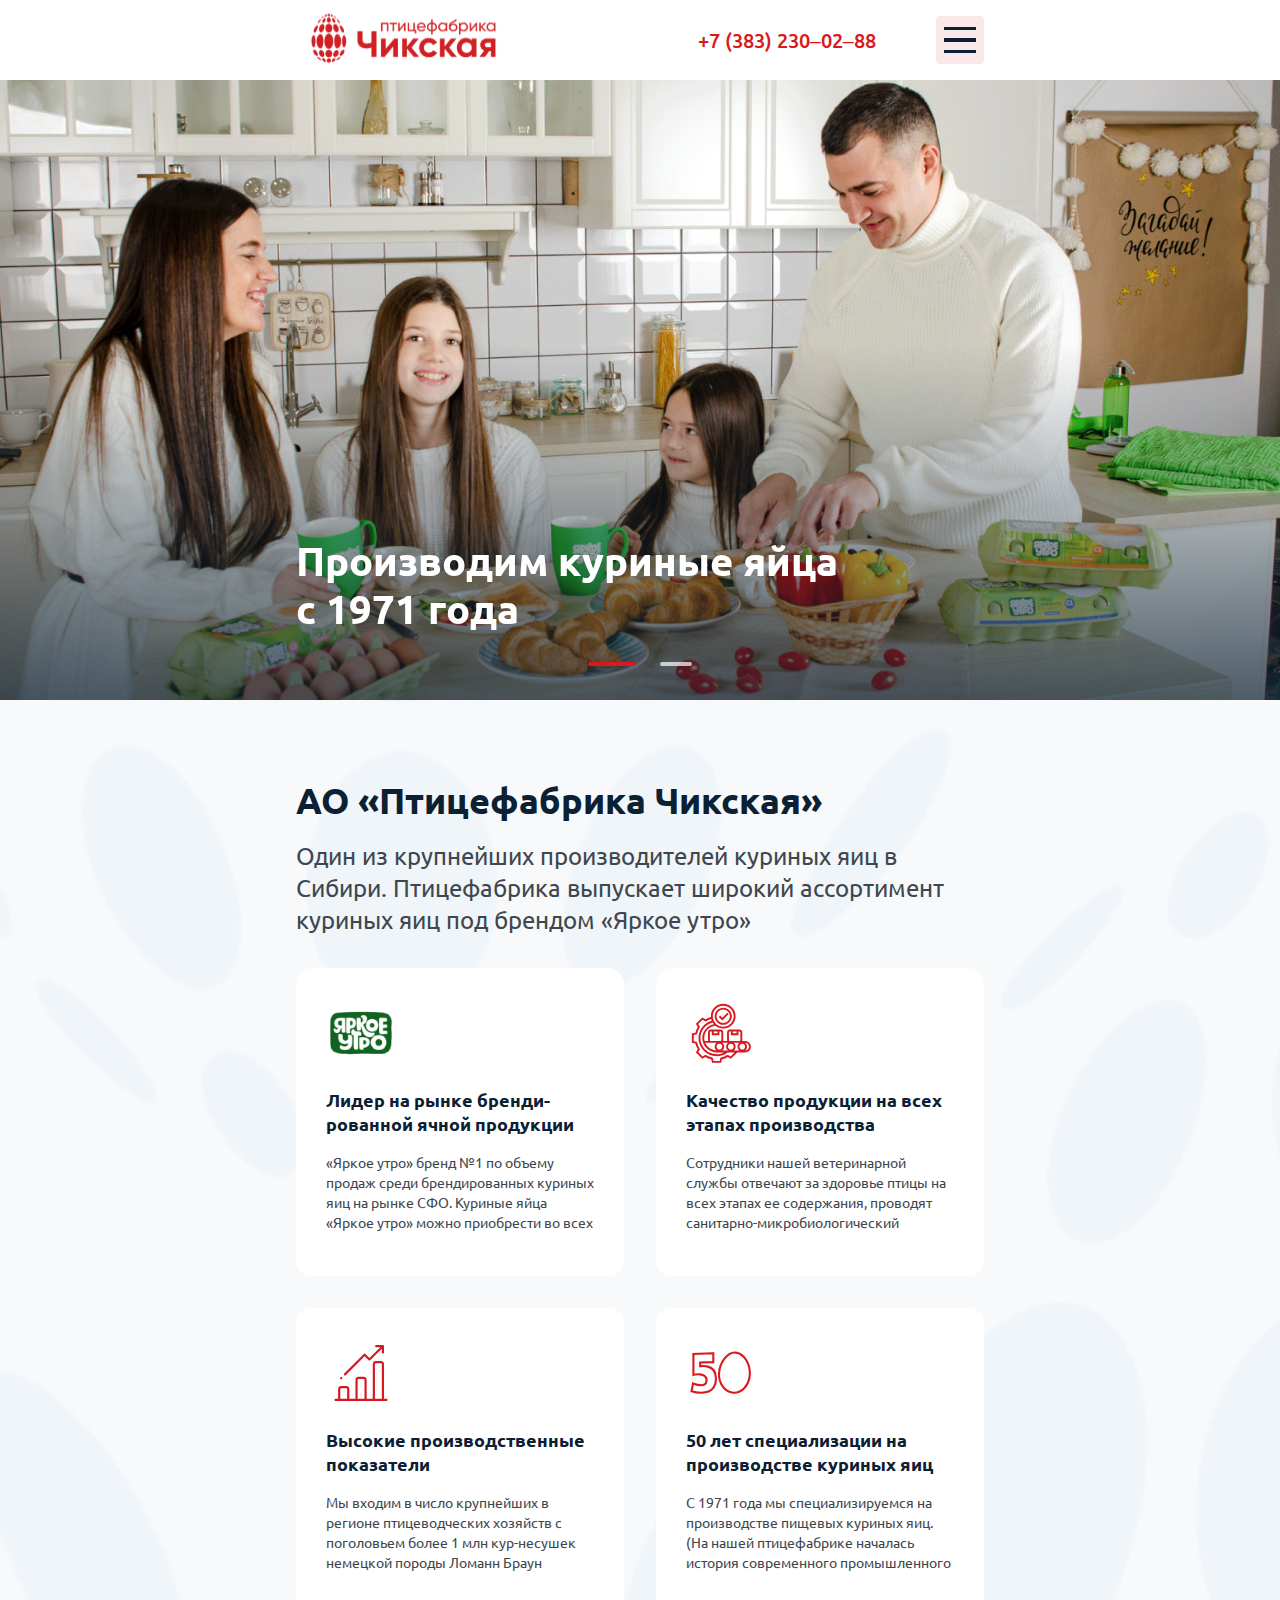
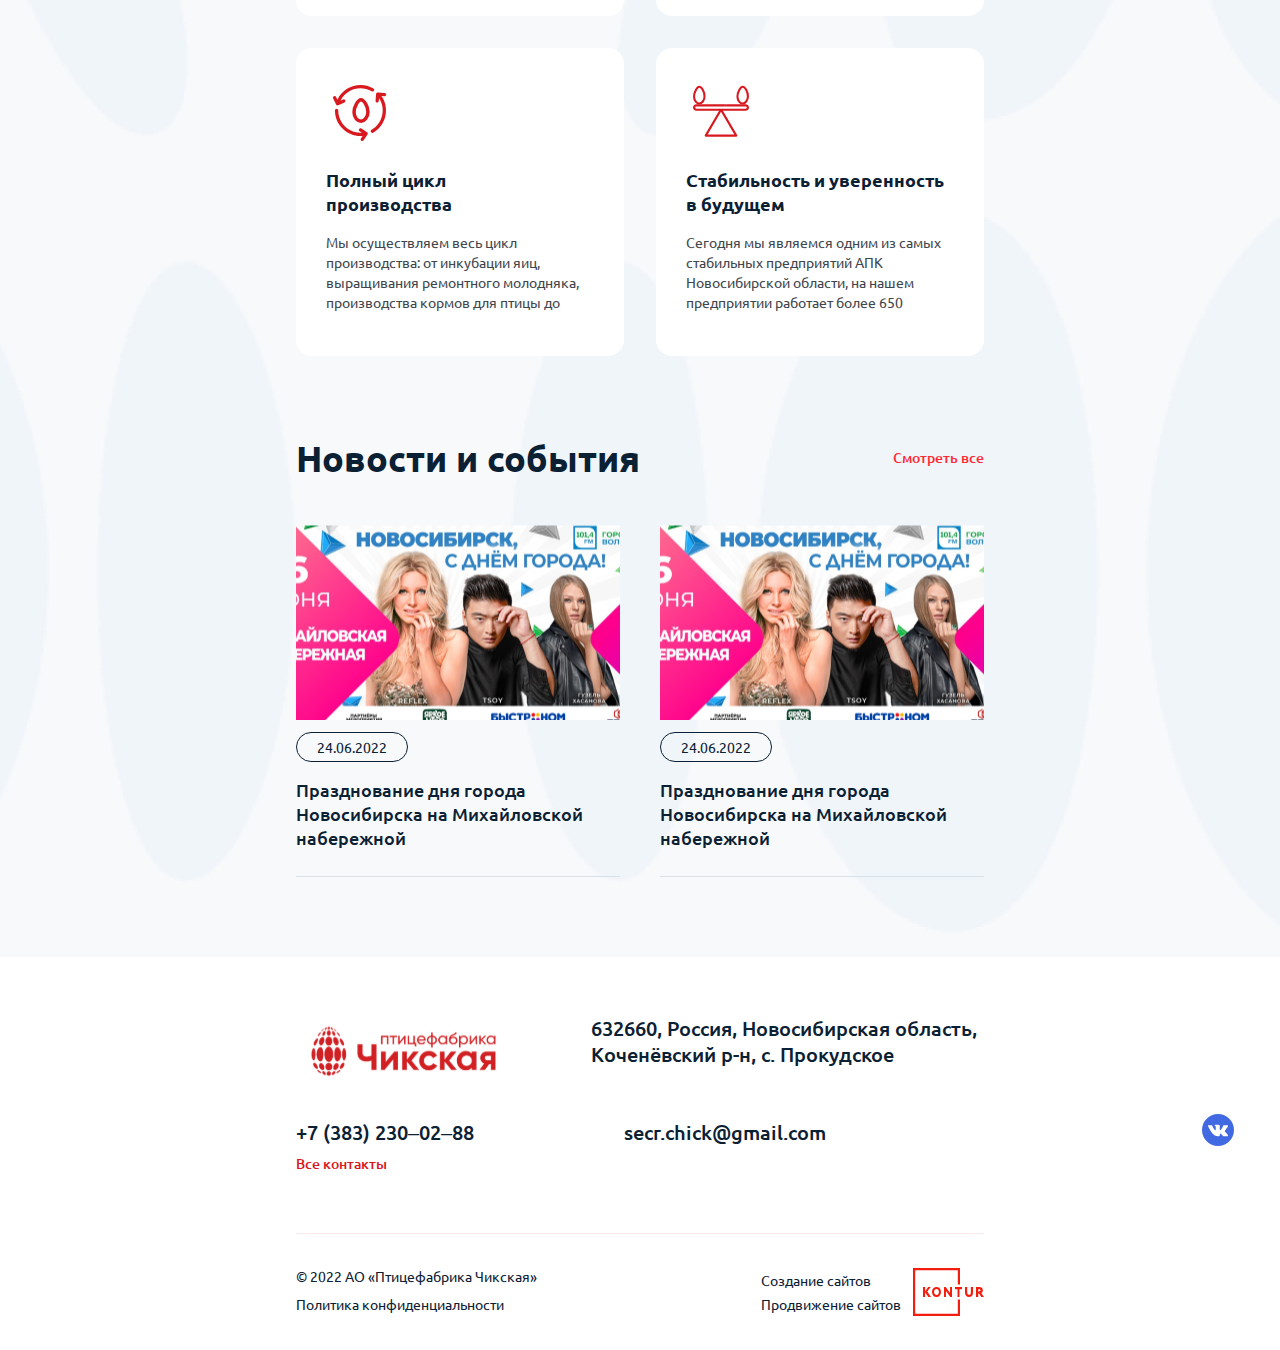
==== commit 915064bf: "правки" ====
--- a/index.html
+++ b/index.html
@@ -39,6 +39,7 @@
                         <li class="li">
                             <a href="#" class="item">Контакты</a>
                         </li>
+                        <a href="tel:+7 (383) 230‒02‒88" class="phone">+7 (383) 230‒02‒88</a>
                     </ul>
                 </div>
                 <div class="header__phone">
@@ -118,6 +119,63 @@
                         </div>
                         <h5 class="title">Стабильность и уверенность в будущем</h5>
                         <p class="text">Сегодня мы являемся одним из самых стабильных предприятий АПК Новосибирской области, на нашем предприятии работает более 650 человек. Мы обеспечиваем жителей области стабильной работой с достойной заработной платой, всеми социальными гарантиями и возможностями для профессионального роста.</p>
+                    </div>
+                </div>
+                <div class="services__box_slider">
+                    <div class="wrap">
+                        <div class="services__block">
+                            <div class="icon">
+                                <img src="img/icon.png" alt="">
+                            </div>
+                            <h5 class="title">Лидер на рынке бренди-рованной ячной продукции</h5>
+                            <p class="text"> «Яркое утро» бренд №1 по объему продаж среди брендированных куриных яиц на рынке СФО. Куриные яйца «Яркое утро» можно приобрести во всех торговых сетях региона: «Магнит», «Пятерочка», «Лента», «Мария Ра», «Быстроном», «Метро», «Ашан», «Окей», «Spar», «Монетка», «Командор», «Красный Яр», а также в сервисах доставки «Самокат» и «Яндекс.Лавка».</p>
+                        </div>
+                    </div>
+                    <div class="wrap">
+                        <div class="services__block">
+                            <div class="icon">
+                                <img src="img/icon2.svg" alt="">
+                            </div>
+                            <h5 class="title">Качество продукции на всех этапах производства</h5>
+                            <p class="text">Сотрудники нашей ветеринарной службы отвечают за здоровье птицы на всех этапах ее содержания, проводят санитарно-микробиологический контроль сырья, для того чтобы в рационе птицы были только качественный ингредиенты, отвечают за дезинфекцию и поддержание в чистоте производственных помещений и оборудования. Служба качества ведет строжайший контроль за всей произведенной продукцией.</p>
+                        </div>
+                    </div>
+                    <div class="wrap">
+                        <div class="services__block">
+                            <div class="icon">
+                                <img src="img/icon3.svg" alt="">
+                            </div>
+                            <h5 class="title">Высокие производственные показатели</h5>
+                            <p class="text">Мы входим в число крупнейших в регионе птицеводческих хозяйств с поголовьем более 1 млн кур-несушек немецкой породы Ломанн Браун Классик. Мы производим 29% куриных яиц Новосибирской области. По продуктивности производства наша птицефабрика входит в число лидеров профильных предприятий России.</p>
+                        </div>
+                    </div>
+                    <div class="wrap">
+                        <div class="services__block">
+                            <div class="icon">
+                                <img src="img/icon4.svg" alt="">
+                            </div>
+                            <h5 class="title">50 лет специализации на производстве куриных яиц</h5>
+                            <p class="text">С 1971 года мы специализируемся на производстве пищевых куриных яиц. (На нашей птицефабрике началась история современного промышленного птицеводства Новосибирской области. В 70-80-е годы здесь апробировались новые технологии выращивания птицы, которые затем внедрялись на других птицеводческих предприятиях области).</p>
+                        </div>
+                    </div>
+                    <div class="wrap">
+                        <div class="services__block">
+                            <div class="icon">
+                                <img src="img/icon5.svg" alt="">
+                            </div>
+                            <h5 class="title">Полный цикл <br>
+                                производства</h5>
+                            <p class="text">Мы осуществляем весь цикл производства: от инкубации яиц, выращивания ремонтного молодняка, производства кормов для птицы до реализации брендированной яичной продукции в торговые сети региона. Это позволяет нам контролировать качество продукции на всех этапах.</p>
+                        </div>
+                    </div>
+                    <div class="wrap">
+                        <div class="services__block">
+                            <div class="icon">
+                                <img src="img/icon6.svg" alt="">
+                            </div>
+                            <h5 class="title">Стабильность и уверенность в будущем</h5>
+                            <p class="text">Сегодня мы являемся одним из самых стабильных предприятий АПК Новосибирской области, на нашем предприятии работает более 650 человек. Мы обеспечиваем жителей области стабильной работой с достойной заработной платой, всеми социальными гарантиями и возможностями для профессионального роста.</p>
+                        </div>
                     </div>
                 </div>
             </div>
@@ -208,6 +266,15 @@
             arrows: false,
             dots: true
         });
+        $('.services__box_slider').slick({
+            infinite: true,
+            slidesToShow: 1,
+            slidesToScroll: 1,
+            arrows: false,
+            dots: true,
+            centerMode: true,
+            centerPadding: '50px',
+        });
     </script>
 </body>
 </html>--- a/css/style.css
+++ b/css/style.css
@@ -90,6 +90,9 @@
   display: -webkit-box;
   display: -ms-flexbox;
   display: flex;
+}
+.header__navbar .ul .phone {
+  display: none;
 }
 .header__navbar .item {
   font-weight: 500;
@@ -99,6 +102,11 @@
   text-transform: uppercase;
   color: #0B2033;
   margin-left: 32px;
+  -webkit-transition: all 0.2s ease;
+  transition: all 0.2s ease;
+}
+.header__navbar .item:hover {
+  color: #D81920;
 }
 .header__navbar .li:nth-child(1) .item {
   margin-left: 0;
@@ -109,6 +117,9 @@
   font-size: 20px;
   line-height: 26px;
   color: #D81920;
+}
+.header__phone .phone:hover {
+  text-decoration: underline;
 }
 
 .main {
@@ -277,6 +288,10 @@
       flex-wrap: wrap;
 }
 
+.services__box_slider {
+  display: none;
+}
+
 .services__block {
   width: 420px;
   background: #FFFFFF;
@@ -428,6 +443,11 @@
   font-size: 20px;
   line-height: 26px;
   color: #0B2033;
+  -webkit-transition: all 0.2s ease;
+  transition: all 0.2s ease;
+}
+.footer__email .link:hover {
+  color: #D81920;
 }
 
 .footer__phone .phone {
@@ -437,6 +457,11 @@
   line-height: 26px;
   color: #0B2033;
   margin-bottom: 10px;
+  -webkit-transition: all 0.2s ease;
+  transition: all 0.2s ease;
+}
+.footer__phone .phone:hover {
+  color: #D81920;
 }
 .footer__phone .link {
   display: block;
@@ -456,9 +481,15 @@
   height: 32px;
   display: block;
   margin-right: 6px;
+  -webkit-transition: all 0.2s ease;
+  transition: all 0.2s ease;
 }
 .footer__phone .soc .item img {
   width: 100%;
+}
+.footer__phone .soc .item:hover {
+  -webkit-transform: scale(1.05);
+          transform: scale(1.05);
 }
 
 .footer__bottom {
@@ -481,6 +512,9 @@
   font-size: 14px;
   line-height: 20px;
   color: #0B2033;
+}
+.footer__bottom .left .link:hover {
+  color: #D81920;
 }
 .footer__bottom .right {
   margin-left: auto;
@@ -501,6 +535,9 @@
   line-height: 20px;
   color: #0B2033;
   margin: 4px 0;
+}
+.footer__bottom .right .link:hover {
+  color: #D81920;
 }
 .footer__bottom .right img {
   margin-left: 12px;
@@ -761,6 +798,9 @@
   position: absolute;
   top: 16%;
   left: 20%;
+}
+.production__box .img_line_mobile {
+  display: none;
 }
 
 .production__content {
@@ -1288,6 +1328,10 @@
   transition: all 0.3s ease;
 }
 
+.category__left_slider {
+  display: none;
+}
+
 .category__right {
   width: 691px;
   padding: 40px;
@@ -1404,16 +1448,52 @@
   width: auto;
   height: 100%;
 }
+.block__play .img .play {
+  width: 50px;
+  height: 50px;
+  background: #D81920;
+  -webkit-box-shadow: inset 0px -10px 9px #B1151B, inset 0px 4px 6px #EC4147;
+          box-shadow: inset 0px -10px 9px #B1151B, inset 0px 4px 6px #EC4147;
+  border: 0;
+  display: -webkit-box;
+  display: -ms-flexbox;
+  display: flex;
+  -webkit-box-align: center;
+      -ms-flex-align: center;
+          align-items: center;
+  -webkit-box-pack: center;
+      -ms-flex-pack: center;
+          justify-content: center;
+  position: absolute;
+  top: 50%;
+  left: 50%;
+  z-index: 2;
+  -webkit-transform: translate(-50%, -50%);
+          transform: translate(-50%, -50%);
+  border-radius: 50%;
+  -webkit-transition: all 0.2s ease;
+  transition: all 0.2s ease;
+}
+.block__play .img .play svg {
+  -webkit-transform: translateX(2px);
+          transform: translateX(2px);
+}
+.block__play .img .play:hover {
+  -webkit-transform: translate(-50%, -50%) scale(1.05);
+          transform: translate(-50%, -50%) scale(1.05);
+}
 .block__play .date {
   display: inline-block;
   padding: 4px 20px;
   font-weight: 400;
   font-size: 14px;
   line-height: 20px;
-  color: #0B2033;
-  border: 1px solid #0B2033;
+  color: #A0ADB9;
+  border: 1px solid #A0ADB9;
   border-radius: 28px;
   margin-bottom: 16px;
+  -webkit-transition: all 0.2s ease;
+  transition: all 0.2s ease;
 }
 .block__play .title {
   height: 52px;
@@ -1426,6 +1506,10 @@
   transition: all 0.2s ease;
 }
 
+.block__play:hover .date {
+  border: 1px solid #0B2033;
+  color: #0B2033;
+}
 .block__play:hover .title {
   color: #FF2931;
 }
@@ -1650,6 +1734,7 @@
   -webkit-box-pack: justify;
       -ms-flex-pack: justify;
           justify-content: space-between;
+  cursor: pointer;
 }
 .jobs__accordion .btn p {
   font-weight: 500;
@@ -1980,7 +2065,7 @@
   border-radius: 2px;
 }
 .contacts__form .checkbox input:checked + label::after {
-  background: #FFFFFF url(../img/check.svg) no-repeat center;
+  background: #FFFFFF url(../img/check-icon.svg) no-repeat center;
 }
 .contacts__form .btn {
   width: 202px;
@@ -2200,6 +2285,27 @@
 }
 
 @media screen and (max-width: 1300px) {
+  .crumbs {
+    overflow: hidden;
+  }
+  .crumbs p, .crumbs a {
+    white-space: nowrap;
+  }
+
+  .about_us__video .play_btn {
+    width: 150px;
+    height: 150px;
+  }
+  .about_us__video .play_btn svg {
+    width: 56px;
+    height: 60px;
+  }
+
+  .about_us__video .play_text {
+    width: 245px;
+    height: 245px;
+  }
+
   .container {
     padding: 0 40px;
     max-width: 768px;
@@ -2211,6 +2317,15 @@
 
   .header {
     height: 80px;
+    position: fixed;
+    top: 0;
+    left: 0;
+    z-index: 9;
+    width: 100%;
+  }
+
+  .main {
+    padding-top: 80px;
   }
 
   .header__logo {
@@ -2219,7 +2334,49 @@
   }
 
   .header__navbar {
-    display: none;
+    width: 100%;
+    display: block;
+    position: fixed;
+    top: 74px;
+    left: 0;
+    z-index: 9;
+    overflow: hidden;
+    height: 0;
+    background-color: rgba(11, 32, 51, 0.7);
+    -webkit-transition: all 0.3s ease;
+    transition: all 0.3s ease;
+  }
+  .header__navbar .ul {
+    padding: 48px 48px 62px 48px;
+    background: #F7F9FB;
+    border-radius: 0px 0px 16px 16px;
+    -webkit-box-orient: vertical;
+    -webkit-box-direction: normal;
+        -ms-flex-direction: column;
+            flex-direction: column;
+    overflow-y: auto;
+    max-height: 500px;
+  }
+  .header__navbar .ul .item {
+    display: block;
+    margin: 0;
+    font-size: 18px;
+    line-height: 21px;
+    margin-bottom: 32px;
+    text-align: center;
+  }
+  .header__navbar .ul .phone {
+    display: block;
+    font-weight: 500;
+    font-size: 20px;
+    line-height: 26px;
+    text-align: center;
+    color: #D81920;
+    margin-top: 16px;
+  }
+
+  .header__navbar.active {
+    height: calc(100% - 74px);
   }
 
   .header__phone {
@@ -2255,6 +2412,30 @@
     margin: 4px 0;
   }
 
+  .header__burgir.active {
+    position: relative;
+  }
+  .header__burgir.active span {
+    margin: 0;
+  }
+  .header__burgir.active span:nth-child(2) {
+    opacity: 0;
+  }
+  .header__burgir.active span:nth-child(1) {
+    position: absolute;
+    top: 50%;
+    left: 50%;
+    -webkit-transform: translate(-50%, -50%) rotate(45deg);
+            transform: translate(-50%, -50%) rotate(45deg);
+  }
+  .header__burgir.active span:nth-child(3) {
+    position: absolute;
+    top: 50%;
+    left: 50%;
+    -webkit-transform: translate(-50%, -50%) rotate(-45deg);
+            transform: translate(-50%, -50%) rotate(-45deg);
+  }
+
   .footer {
     position: relative;
   }
@@ -2407,7 +2588,7 @@
   }
 
   .crumbs {
-    margin-bottom: 64px;
+    margin-bottom: 40px;
   }
 
   .blog__box {
@@ -2702,7 +2883,11 @@
   }
 
   .production__img .line {
-    display: none;
+    width: 265px;
+  }
+
+  .production__box:nth-child(2) .production__img .line {
+    width: 140px;
   }
 
   .production__content .title {
@@ -2787,4 +2972,963 @@
     line-height: 24px;
     margin-bottom: 24px;
   }
+
+  .where_buy {
+    display: block;
+  }
+
+  .where_buy__map {
+    -webkit-box-orient: vertical;
+    -webkit-box-direction: normal;
+        -ms-flex-direction: column;
+            flex-direction: column;
+  }
+
+  .where_buy__left {
+    width: 100%;
+    margin: 0;
+    margin-bottom: 40px;
+  }
+  .where_buy__left svg {
+    width: 100%;
+    height: 590px;
+  }
+
+  .where_buy__right {
+    width: 100%;
+    padding-top: 0;
+  }
+
+  .map_search {
+    height: 339px;
+  }
+
+  .map_search .top {
+    height: 75px;
+  }
+
+  .map_search .wrap {
+    height: 264px;
+  }
+
+  .where_buy__map {
+    padding-bottom: 64px;
+  }
+
+  .where_buy__map2 .left {
+    width: 325px;
+    height: 520px;
+  }
+
+  .where_buy__map2 .right {
+    width: calc(100% - 325px);
+    height: 520px;
+  }
+  .where_buy__map2 .right .img {
+    width: auto;
+    height: 100%;
+    left: -50%;
+    top: 0;
+    -webkit-transform: translate(0);
+            transform: translate(0);
+  }
+
+  .where_buy__map2 .left .wrap {
+    height: 430px;
+  }
+
+  .where_buy__map2 .left .top {
+    padding: 32px 40px;
+  }
+
+  .where_buy__map2 .left .top h4 {
+    font-size: 20px;
+    line-height: 24px;
+  }
+
+  .where_buy__map2 .left .wrap .item {
+    padding: 16px 40px;
+  }
+
+  .where_buy__map2 .left .wrap .item h5 {
+    text-align: start;
+    font-size: 16px;
+    line-height: 26px;
+  }
+}
+@media screen and (max-width: 766px) {
+  .container {
+    padding: 0 20px;
+  }
+
+  .header {
+    height: 74px;
+    display: -webkit-box;
+    display: -ms-flexbox;
+    display: flex;
+    -webkit-box-align: center;
+        -ms-flex-align: center;
+            align-items: center;
+  }
+
+  .main {
+    padding-top: 74px;
+  }
+
+  .header__box {
+    -webkit-box-pack: justify;
+        -ms-flex-pack: justify;
+            justify-content: space-between;
+  }
+
+  .header__phone {
+    -webkit-box-ordinal-group: 0;
+        -ms-flex-order: -1;
+            order: -1;
+    margin: 0;
+  }
+
+  .header__phone .phone {
+    display: block;
+    width: 48px;
+    height: 48px;
+    background: #FBE9EA url(../img/phone-icon.svg) no-repeat center;
+    border-radius: 4px;
+    color: transparent;
+    overflow: hidden;
+  }
+
+  .header__logo {
+    width: 156px;
+    height: 58px;
+  }
+
+  .header__burgir {
+    margin-left: 0;
+  }
+
+  .banner {
+    height: 290px;
+  }
+
+  .banner__wrap {
+    height: 290px;
+  }
+
+  .banner__block {
+    padding-top: 189px;
+  }
+
+  .banner__block .title {
+    font-size: 24px;
+    line-height: 32px;
+  }
+  .banner__block .title br {
+    display: none;
+  }
+
+  .banner__wrap::after {
+    height: 100%;
+    background: -webkit-gradient(linear, left top, left bottom, color-stop(44.77%, rgba(11, 32, 51, 0)), to(rgba(11, 32, 51, 0.7)));
+    background: linear-gradient(180deg, rgba(11, 32, 51, 0) 44.77%, rgba(11, 32, 51, 0.7) 100%);
+  }
+
+  .banner .slick-dots li {
+    width: 16px;
+    margin: 0 6px;
+  }
+
+  .banner .slick-dots {
+    bottom: 12px;
+  }
+
+  .banner .slick-dots li.slick-active {
+    width: 24px;
+  }
+
+  .services {
+    padding-top: 64px;
+  }
+
+  .title_h2 {
+    font-size: 24px;
+    line-height: 32px;
+    margin-bottom: 8px;
+  }
+
+  .services__title {
+    font-size: 16px;
+    line-height: 26px;
+    margin-bottom: 48px;
+  }
+
+  .news {
+    padding-bottom: 114px;
+  }
+  .news .title_h2 {
+    position: static;
+  }
+  .news .title_h2 .link {
+    position: absolute;
+    bottom: 72px;
+    left: 20px;
+  }
+
+  .news .title_h2 {
+    margin-bottom: 32px;
+  }
+
+  .news__box {
+    -webkit-box-orient: vertical;
+    -webkit-box-direction: normal;
+        -ms-flex-direction: column;
+            flex-direction: column;
+  }
+
+  .news__item {
+    margin-bottom: 24px;
+  }
+
+  .footer {
+    padding-top: 48px;
+  }
+  .footer .container {
+    padding: 0;
+  }
+
+  .footer__logo {
+    margin: 0 auto;
+    margin-bottom: 24px;
+  }
+
+  .footer__map {
+    width: 100%;
+    margin-bottom: 16px;
+  }
+  .footer__map p {
+    font-size: 16px;
+    line-height: 22px;
+    text-align: center;
+  }
+
+  .footer__phone {
+    width: 100%;
+    margin-right: 0;
+  }
+
+  .footer__phone .phone {
+    text-align: center;
+    font-size: 16px;
+    line-height: 22px;
+    margin-bottom: 8px;
+  }
+
+  .footer__phone .link {
+    text-align: center;
+  }
+
+  .footer__email {
+    margin-top: 0;
+    width: 100%;
+    text-align: center;
+  }
+
+  .footer__box {
+    padding: 0 20px;
+    padding-bottom: 88px;
+    position: relative;
+  }
+
+  .footer__phone .soc {
+    top: auto;
+    bottom: 40px;
+    right: auto;
+    left: 50%;
+    -webkit-transform: translateX(-50%);
+            transform: translateX(-50%);
+  }
+
+  .footer__bottom {
+    padding: 32px 20px;
+    -webkit-box-orient: vertical;
+    -webkit-box-direction: normal;
+        -ms-flex-direction: column;
+            flex-direction: column;
+  }
+  .footer__bottom .left {
+    width: 100%;
+    text-align: center;
+    margin-bottom: 24px;
+  }
+  .footer__bottom .right {
+    width: 100%;
+    -webkit-box-pack: center;
+        -ms-flex-pack: center;
+            justify-content: center;
+  }
+
+  .blog__box {
+    -webkit-box-orient: vertical;
+    -webkit-box-direction: normal;
+        -ms-flex-direction: column;
+            flex-direction: column;
+  }
+
+  .crumbs {
+    display: none;
+  }
+
+  .block__play {
+    margin-bottom: 24px;
+  }
+
+  .block__play .title {
+    font-size: 18px;
+    line-height: 24px;
+  }
+
+  .blog__video {
+    margin-bottom: 48px;
+  }
+
+  .category__right {
+    padding: 40px 16px;
+  }
+
+  .category__right .title {
+    font-size: 18px;
+    line-height: 24px;
+  }
+
+  .category__right .code {
+    width: 100%;
+    text-align: center;
+    margin-bottom: 24px;
+  }
+
+  .category {
+    padding-bottom: 64px;
+  }
+
+  .products__item {
+    width: 100%;
+    margin-bottom: 24px;
+  }
+
+  .products__aside .btn {
+    margin-top: 16px;
+  }
+
+  .products__aside {
+    margin-bottom: 32px;
+  }
+
+  .contacts {
+    padding-top: 40px;
+    padding-bottom: 64px;
+  }
+  .contacts .container {
+    padding: 0;
+  }
+
+  .contacts__box {
+    padding: 0 20px;
+  }
+
+  .contacts .title__h2 {
+    padding: 0 20px;
+  }
+
+  .contacts__block .title {
+    font-size: 18px;
+    line-height: 24px;
+    margin-bottom: 8px;
+  }
+
+  .contacts__block {
+    width: 100%;
+    margin: 0;
+    margin-bottom: 24px;
+  }
+
+  .title__h2 {
+    font-size: 24px;
+    line-height: 32px;
+  }
+
+  .contacts .title__h2 {
+    margin-bottom: 32px;
+  }
+
+  .contacts__form {
+    border-radius: 24px;
+    height: 512px;
+    padding: 32px 20px 48px 20px;
+  }
+
+  .contacts__form .left .title {
+    font-size: 24px;
+    line-height: 32px;
+    margin-bottom: 12px;
+  }
+
+  .contacts__form .left .text {
+    font-size: 18px;
+    line-height: 24px;
+    margin-bottom: 24px;
+  }
+
+  .contacts__form .input {
+    width: 100%;
+  }
+
+  .contacts__form .textarea {
+    margin-bottom: 20px;
+  }
+
+  .contacts__form .checkbox {
+    width: 100%;
+  }
+
+  .contacts__form .btn {
+    width: 100%;
+  }
+
+  .contacts__bottom {
+    -webkit-box-orient: vertical;
+    -webkit-box-direction: normal;
+        -ms-flex-direction: column;
+            flex-direction: column;
+  }
+  .contacts__bottom .left {
+    width: 100%;
+    height: auto;
+    padding: 32px 20px 54px 20px;
+  }
+  .contacts__bottom .right {
+    width: 100%;
+    height: 300px;
+  }
+  .contacts__bottom .right img {
+    left: -15%;
+    -webkit-transform: translate(0, -50%);
+            transform: translate(0, -50%);
+  }
+
+  .contacts__bottom .left .title {
+    font-size: 18px;
+    line-height: 24px;
+  }
+
+  .title__h2 {
+    font-size: 24px;
+    line-height: 32px;
+    margin-bottom: 12px;
+  }
+
+  .jobs {
+    padding-bottom: 60px;
+  }
+
+  .jobs .title__h2 {
+    margin-bottom: 12px;
+  }
+
+  .jobs__title {
+    font-size: 18px;
+    line-height: 24px;
+    margin-bottom: 32px;
+    max-width: 320px;
+    width: 100%;
+  }
+
+  .jobs_points .block {
+    margin-bottom: 20px;
+    padding: 0 8px 0 32px;
+  }
+
+  .jobs_points .block p {
+    font-size: 16px;
+    line-height: 22px;
+  }
+
+  .jobs__accordion {
+    position: relative;
+  }
+
+  .jobs__accordion .btn {
+    -webkit-box-orient: vertical;
+    -webkit-box-direction: normal;
+        -ms-flex-direction: column;
+            flex-direction: column;
+    padding: 24px 16px 16px 16px;
+  }
+  .jobs__accordion .btn .icon {
+    width: 100%;
+    height: 24px;
+    background: #FBE9EA;
+    border-radius: 16px;
+    display: -webkit-box;
+    display: -ms-flexbox;
+    display: flex;
+    -webkit-box-pack: center;
+        -ms-flex-pack: center;
+            justify-content: center;
+    -webkit-box-align: center;
+        -ms-flex-align: center;
+            align-items: center;
+  }
+  .jobs__accordion .btn .icon svg {
+    width: 16px;
+    height: 9px;
+    -webkit-transform: translate(0);
+            transform: translate(0);
+  }
+
+  .jobs__accordion .btn p {
+    font-size: 16px;
+    line-height: 22px;
+    margin-bottom: 16px;
+  }
+
+  .jobs__accordion .block {
+    padding: 0 16px 64px 16px;
+  }
+
+  .jobs__accordion .btn.active .icon {
+    width: auto;
+    position: absolute;
+    bottom: 24px;
+    left: 16px;
+    right: 16px;
+  }
+  .jobs__accordion .btn.active .icon svg {
+    -webkit-transform: rotate(180deg);
+            transform: rotate(180deg);
+  }
+
+  .where_buy__left svg {
+    height: 265px;
+  }
+
+  .map_search .top {
+    height: 72px;
+    padding: 0 16px;
+  }
+
+  .map_search .top h5 {
+    font-size: 16px;
+    line-height: 22px;
+  }
+
+  .map_search {
+    height: 296px;
+  }
+
+  .map_search .wrap {
+    height: 224px;
+  }
+
+  .map_search .wrap .item {
+    padding: 0 16px;
+    font-size: 16px;
+    line-height: 22px;
+    height: 54px;
+  }
+
+  .where_buy__map {
+    padding-bottom: 48px;
+  }
+
+  .where_buy__map2 {
+    -webkit-box-orient: vertical;
+    -webkit-box-direction: normal;
+        -ms-flex-direction: column;
+            flex-direction: column;
+  }
+  .where_buy__map2 .left {
+    width: 100%;
+    height: 332px;
+  }
+  .where_buy__map2 .right {
+    width: 100%;
+    height: 300px;
+  }
+  .where_buy__map2 .right .img {
+    left: -10%;
+  }
+
+  .where_buy__map2 .left .top {
+    border-bottom: 1px solid #DEE5EC;
+    height: 56px;
+    padding: 16px 24px;
+  }
+  .where_buy__map2 .left .top h5 {
+    font-size: 18px;
+    line-height: 24px;
+  }
+
+  .where_buy__map2 .left .wrap {
+    height: 276px;
+  }
+
+  .where_buy__map2 .left .wrap .item {
+    padding: 16px 24px;
+  }
+
+  .where_buy__map2 .left .wrap .item h5 {
+    font-size: 15px;
+    line-height: 26px;
+  }
+
+  .category__left {
+    display: none;
+  }
+
+  .category__left_slider {
+    display: block;
+  }
+  .category__left_slider .slick-dots {
+    bottom: -20px;
+    z-index: 1;
+  }
+  .category__left_slider .slick-dots li {
+    width: 16px;
+    height: 4px;
+    background: #A0ADB9;
+    opacity: 0.7;
+    border-radius: 4px;
+    margin: 0 6px;
+    -webkit-transition: all 0.2s ease;
+    transition: all 0.2s ease;
+  }
+  .category__left_slider .slick-dots li button {
+    display: none;
+  }
+  .category__left_slider .slick-dots li.slick-active {
+    width: 24px;
+    background: #D81920;
+    opacity: 1;
+  }
+  .category__left_slider .img {
+    height: 226px;
+    position: relative;
+    overflow: hidden;
+    border-radius: 16px;
+  }
+  .category__left_slider .img img {
+    position: absolute;
+    top: 50%;
+    left: 50%;
+    -webkit-transform: translate(-50%, -50%);
+            transform: translate(-50%, -50%);
+    width: 140%;
+    height: auto;
+  }
+
+  .slick-dotted.slick-slider {
+    margin-bottom: 52px;
+  }
+
+  .services__box {
+    display: none;
+  }
+
+  .services__box_slider {
+    display: block;
+  }
+  .services__box_slider .slick-track {
+    padding-top: 50px;
+  }
+
+  .services__block {
+    width: 248px;
+    height: 276px;
+    padding: 20px;
+    margin: 0 auto;
+    -webkit-transition: all 0.3s ease;
+    transition: all 0.3s ease;
+  }
+
+  .services__block .title {
+    font-size: 14px;
+    line-height: 24px;
+    margin-bottom: 8px;
+  }
+
+  .services__block .text {
+    font-size: 14px;
+    line-height: 20px;
+  }
+
+  .services .slick-dots {
+    bottom: -16px;
+    z-index: 1;
+  }
+  .services .slick-dots li {
+    width: 16px;
+    height: 4px;
+    background: #A0ADB9;
+    opacity: 0.7;
+    border-radius: 4px;
+    margin: 0 6px;
+    -webkit-transition: all 0.2s ease;
+    transition: all 0.2s ease;
+  }
+  .services .slick-dots li button {
+    display: none;
+  }
+  .services .slick-dots li.slick-active {
+    width: 24px;
+    background: #D81920;
+    opacity: 1;
+  }
+  .services .container {
+    padding: 0;
+  }
+  .services .title_h2 {
+    padding: 0 20px;
+  }
+  .services .slick-dotted.slick-slider {
+    margin-bottom: 0;
+  }
+
+  .services__title {
+    padding: 0 20px;
+    margin-bottom: 0;
+  }
+
+  .services__box_slider .wrap.slick-slide.slick-current.slick-active.slick-center .services__block {
+    -webkit-transform: translateY(-20px);
+            transform: translateY(-20px);
+  }
+
+  .services__block .icon {
+    margin-bottom: 12px;
+  }
+
+  .main {
+    overflow: hidden;
+  }
+
+  .about_us {
+    padding-top: 40px;
+  }
+
+  .about_us__title {
+    padding: 24px 24px 32px 24px;
+    margin-bottom: 48px;
+    border-radius: 40px;
+  }
+
+  .about_us__title .title {
+    font-size: 18px;
+    line-height: 24px;
+  }
+
+  .about_us__video {
+    height: 320px;
+    width: calc(100% + 40px);
+    margin-left: -20px;
+    border-radius: 40px;
+    margin-bottom: 86px;
+  }
+
+  .about_us__video .play_text {
+    width: 161px;
+  }
+
+  .about_us__video .play_btn {
+    width: 99px;
+    height: 99px;
+  }
+  .about_us__video .play_btn svg {
+    width: 37px;
+    height: 40px;
+    -webkit-transform: translateX(3px);
+            transform: translateX(3px);
+  }
+
+  .about_us__text {
+    max-width: 280px;
+    margin-bottom: 85px;
+  }
+
+  .about_us__text::before {
+    width: 24px;
+    height: 24px;
+    bottom: -24px;
+    right: -24px;
+  }
+
+  .about_us__text::after {
+    width: 24px;
+    height: 24px;
+    top: -24px;
+    left: -24px;
+  }
+
+  .about_us__text .text {
+    font-size: 18px;
+    line-height: 24px;
+  }
+
+  .about_us__numbers .title_h2 {
+    margin-bottom: 48px;
+  }
+
+  .numbers__wrap {
+    padding-top: 0;
+    padding-bottom: 0;
+    margin-bottom: 32px;
+  }
+
+  .numbers__wrap .num {
+    margin-bottom: 12px;
+    font-size: 48px;
+    line-height: 48px;
+  }
+
+  .numbers__wrap .text {
+    font-size: 18px;
+    line-height: 24px;
+  }
+
+  .production .title_h2 {
+    max-width: 180px;
+    width: 100%;
+    text-align: center;
+    margin: 0 auto;
+    margin-bottom: 34px;
+  }
+
+  .awards__block, .awards__wrap.slick-slide.slick-current.slick-active.slick-center .awards__block {
+    width: 248px;
+    height: 333px;
+  }
+
+  .awards__wrap.slick-slide.slick-current.slick-active.slick-center .awards__block {
+    -webkit-transform: translateY(-10px);
+            transform: translateY(-10px);
+  }
+
+  .awards .slick-dots {
+    bottom: 0px;
+  }
+  .awards .slick-dots li {
+    width: 16px;
+    margin: 0 6px;
+  }
+  .awards .slick-dots li.slick-active {
+    width: 24px;
+  }
+
+  .awards .slick-track {
+    padding-bottom: 0;
+  }
+
+  .awards__wrap {
+    height: 400px;
+  }
+
+  .story__block {
+    width: 235px;
+    -webkit-transform: translateX(36%);
+            transform: translateX(36%);
+    margin-right: 0;
+  }
+
+  .story__block .img {
+    width: 150px;
+    height: 88px;
+    border-radius: 32px;
+  }
+
+  .story__block .date {
+    font-size: 24px;
+    line-height: 32px;
+    margin-bottom: 8px;
+  }
+
+  .story__block .text {
+    font-size: 14px;
+    line-height: 20px;
+  }
+
+  .production__img {
+    -webkit-box-ordinal-group: 0;
+        -ms-flex-order: -1;
+            order: -1;
+    width: 200px;
+    height: 200px;
+    margin-bottom: 24px;
+  }
+
+  .production__img .img {
+    width: 200px;
+    height: 200px;
+  }
+
+  .production__content {
+    width: 100%;
+    margin-bottom: 34px;
+    position: static;
+  }
+
+  .production__content .num {
+    position: absolute;
+    top: 0;
+    left: 60%;
+    font-size: 48px;
+    line-height: 48px;
+  }
+
+  .production__content .title {
+    font-size: 18px;
+    line-height: 24px;
+    margin-bottom: 16px;
+  }
+
+  .production__img .line {
+    width: 210px;
+  }
+
+  .production__box:nth-child(2) .production__img .line {
+    width: 120px;
+  }
+
+  .production__box:nth-child(3) .production__img {
+    margin-left: auto;
+  }
+  .production__box:nth-child(3) .production__content .num {
+    left: 30%;
+  }
+
+  .production__box {
+    position: relative;
+  }
+
+  .production__box:nth-child(5) .production__img {
+    margin-left: auto;
+  }
+  .production__box:nth-child(5) .production__content .num {
+    left: 30%;
+  }
+
+  .production__box .img_line {
+    display: none;
+  }
+
+  .production__box .img_line_mobile {
+    display: block;
+    width: calc(100% + 40px);
+    position: absolute;
+    top: 100px;
+    left: -20px;
+    height: 1618px;
+  }
+
+  .production {
+    padding-bottom: 40px;
+  }
 }